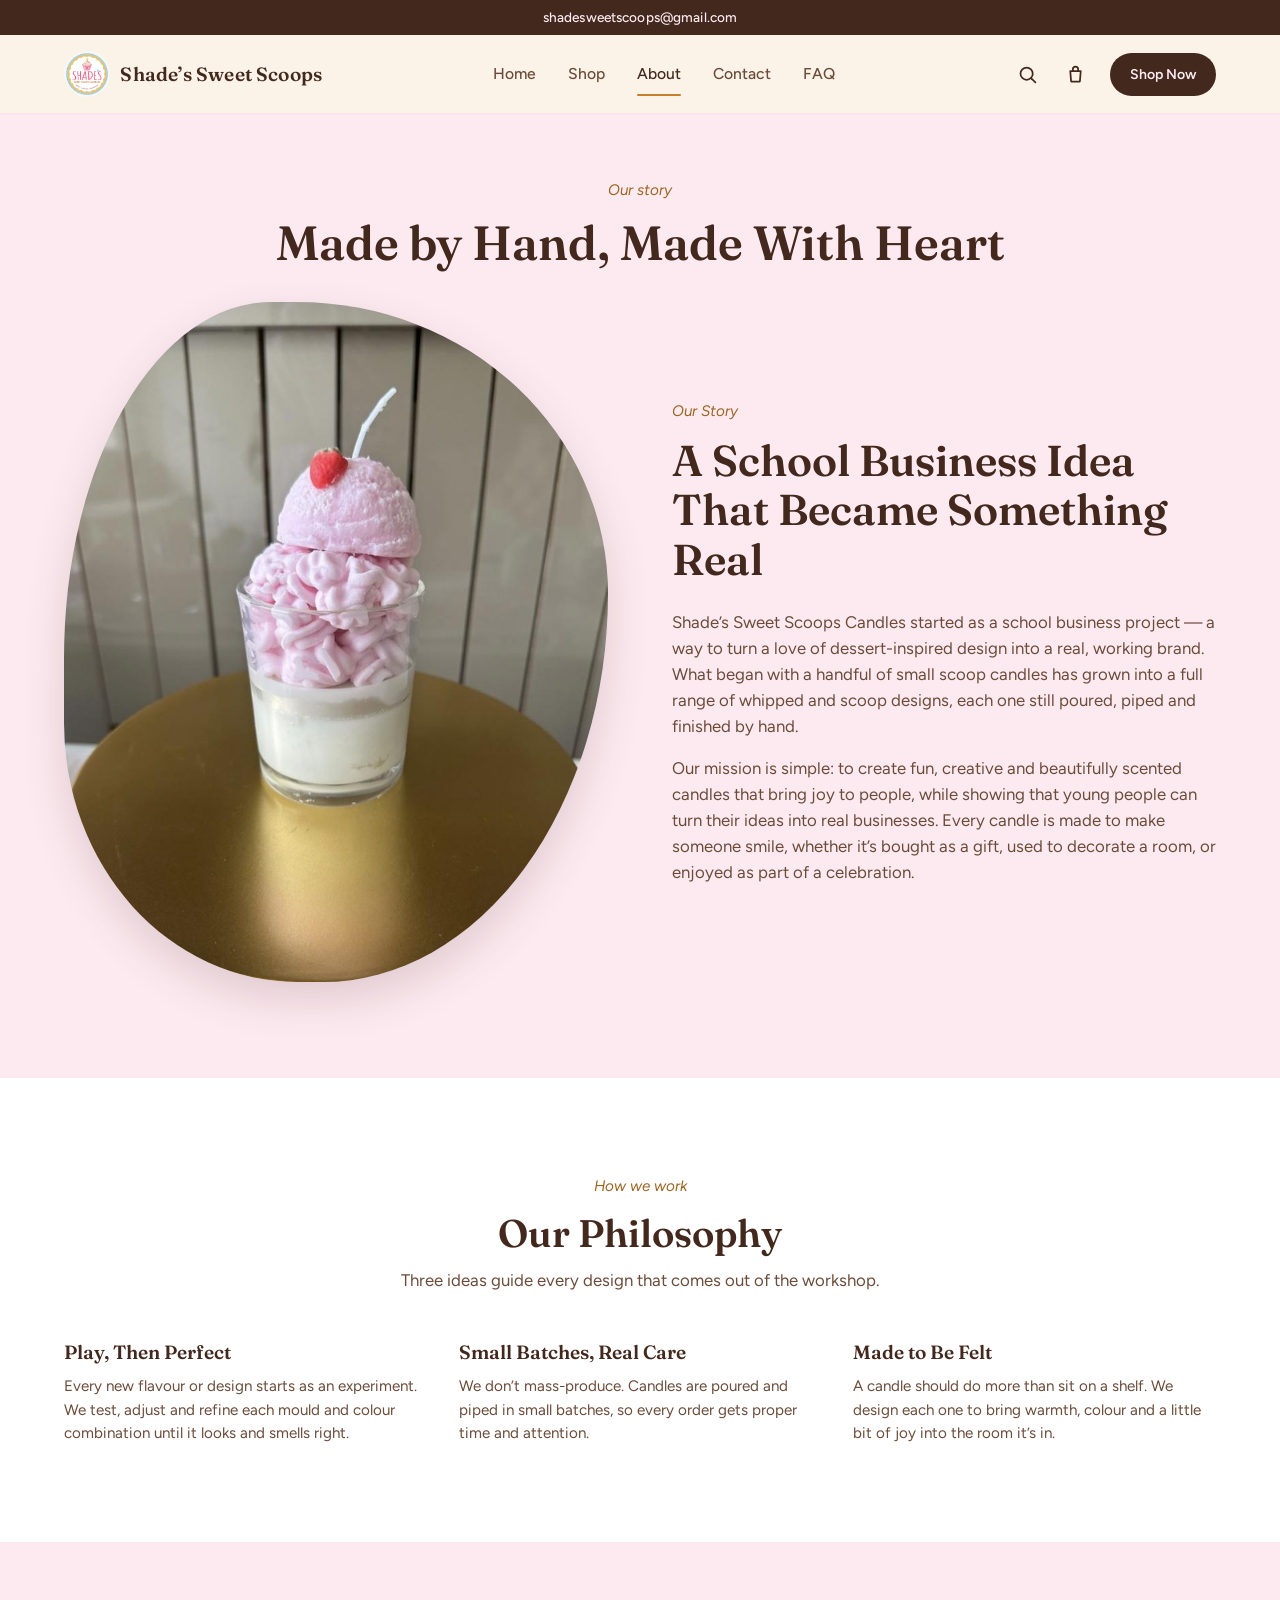
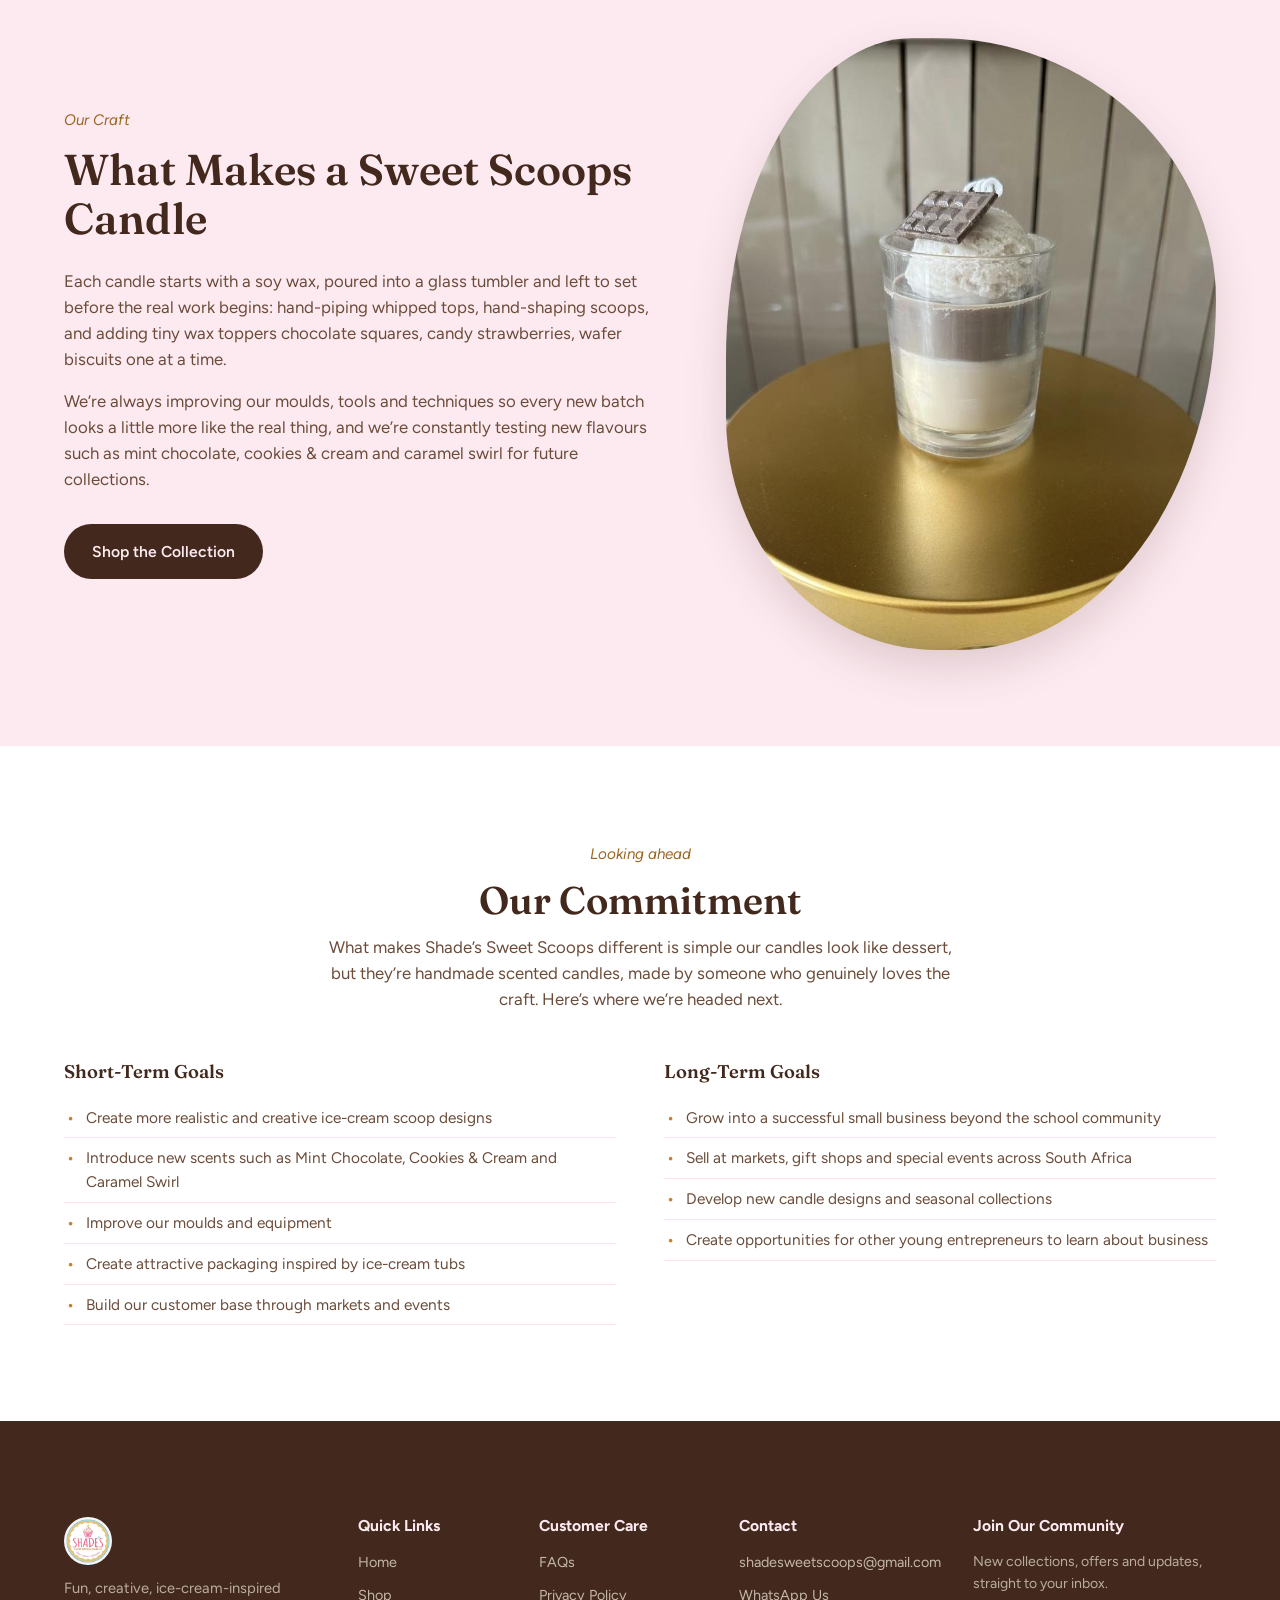
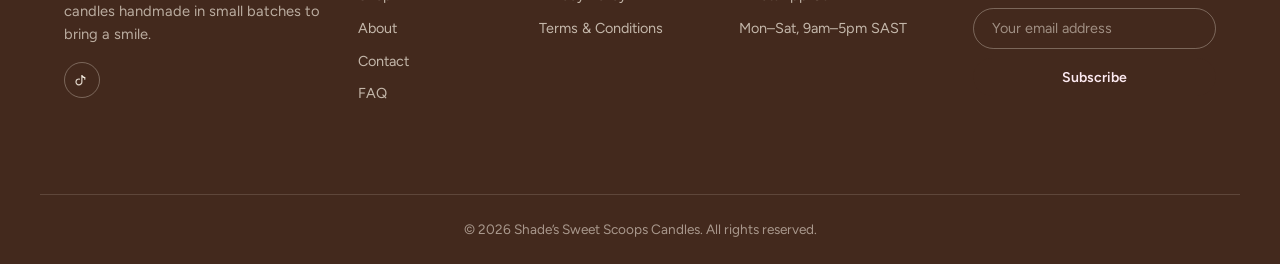
==== about.html @ bdb1676e "Add files via upload" ====
<!DOCTYPE html>
<html lang="en">
<head>
<meta charset="UTF-8">
<meta name="viewport" content="width=device-width, initial-scale=1.0">
<title>About — Shade's Sweet Scoops Candles</title>
<meta name="description" content="The story behind Shade's Sweet Scoops Candles — a young South African candle brand handcrafting ice-cream-inspired candles in small batches.">
<link rel="canonical" href="https://sweetscoopcandles.co.za/about.html" id="canonicalLink">
<meta property="og:type" content="website">
<meta property="og:site_name" content="Shade's Sweet Scoops Candles">
<meta property="og:title" content="About — Shade's Sweet Scoops Candles" id="ogTitle">
<meta property="og:description" content="The story behind Shade's Sweet Scoops Candles — a young South African candle brand handcrafting ice-cream-inspired candles in small batches." id="ogDescription">
<meta property="og:image" content="https://sweetscoopcandles.co.za/images/lifestyle/hero-whipped-scoop.jpg" id="ogImage">
<meta property="og:url" content="https://sweetscoopcandles.co.za/about.html" id="ogUrl">
<meta property="og:locale" content="en_ZA">
<meta name="twitter:card" content="summary_large_image">
<meta name="twitter:title" content="About — Shade's Sweet Scoops Candles" id="twitterTitle">
<meta name="twitter:description" content="The story behind Shade's Sweet Scoops Candles — a young South African candle brand handcrafting ice-cream-inspired candles in small batches." id="twitterDescription">
<meta name="twitter:image" content="https://sweetscoopcandles.co.za/images/lifestyle/hero-whipped-scoop.jpg" id="twitterImage">
<link rel="icon" href="images/logo.jpg">
<link rel="stylesheet" href="css/style.css">
</head>
<body data-page="about">
<a href="#main" class="skip-link">Skip to content</a>

<header class="site-header">
  <div class="header-topbar">
    <div class="container header-topbar-inner">
      <a href="mailto:shadesweetscoops@gmail.com" data-email-link class="header-email">
        <svg viewBox="0 0 24 24" fill="none" stroke="currentColor" stroke-width="1.8" stroke-linecap="round" stroke-linejoin="round"><rect x="3" y="5" width="18" height="14" rx="2"/><path d="m3 7 9 6 9-6"/></svg>
        shadesweetscoops@gmail.com
      </a>
    </div>
  </div>
  <div class="container header-inner">
    <a href="index.html" class="brand">
      <img src="images/logo.jpg" alt="Shade's Sweet Scoops Candles logo" class="brand-logo" width="46" height="46">
      <span class="brand-name">Shade&rsquo;s Sweet Scoops</span>
    </a>
    <nav class="main-nav" aria-label="Primary">
      <a href="index.html" class="nav-link" data-nav="home">Home</a>
      <a href="shop.html" class="nav-link" data-nav="shop">Shop</a>
      <a href="about.html" class="nav-link" data-nav="about">About</a>
      <a href="contact.html" class="nav-link" data-nav="contact">Contact</a>
      <a href="faq.html" class="nav-link" data-nav="faq">FAQ</a>
    </nav>
    <div class="header-actions">
      <button class="icon-btn" id="searchToggle" aria-label="Search products" aria-expanded="false">
        <svg viewBox="0 0 24 24" fill="none" stroke="currentColor" stroke-width="2" stroke-linecap="round"><circle cx="11" cy="11" r="7"/><line x1="21" y1="21" x2="16.65" y2="16.65"/></svg>
      </button>
      <a href="enquiry.html" class="icon-btn" aria-label="Enquiry Bag">
        <svg viewBox="0 0 24 24" fill="none" stroke="currentColor" stroke-width="2" stroke-linecap="round" stroke-linejoin="round"><path d="M6 8h12l-1 12H7L6 8Z"/><path d="M9 8V6a3 3 0 0 1 6 0v2"/></svg>
        <span class="badge-count" data-bag-count style="display:none;">0</span>
      </a>
      <a href="shop.html" class="btn btn-primary btn-sm shop-now-btn">Shop Now</a>
      <button class="hamburger" id="hamburgerBtn" aria-label="Open menu" aria-expanded="false">
        <span></span><span></span><span></span>
      </button>
    </div>
  </div>
  <div class="search-panel" id="searchPanel">
    <div class="container search-panel-inner">
      <input type="search" id="headerSearchInput" placeholder="Search candles, flavours, gift sets…" aria-label="Search products">
      <button class="btn btn-primary btn-sm" id="headerSearchBtn">Search</button>
      <button class="icon-btn" id="searchClose" aria-label="Close search">
        <svg viewBox="0 0 24 24" fill="none" stroke="currentColor" stroke-width="2" stroke-linecap="round"><line x1="18" y1="6" x2="6" y2="18"/><line x1="6" y1="6" x2="18" y2="18"/></svg>
      </button>
    </div>
  </div>
  <nav class="mobile-nav" id="mobileNav" aria-label="Mobile">
    <a href="index.html" class="mobile-nav-link" data-nav="home">Home</a>
    <a href="shop.html" class="mobile-nav-link" data-nav="shop">Shop</a>
    <a href="about.html" class="mobile-nav-link" data-nav="about">About</a>
    <a href="contact.html" class="mobile-nav-link" data-nav="contact">Contact</a>
    <a href="faq.html" class="mobile-nav-link" data-nav="faq">FAQ</a>
    <a href="enquiry.html" class="mobile-nav-link" data-nav="enquiry">Enquiry Bag (<span data-bag-count>0</span>)</a>
    <a href="shop.html" class="btn btn-primary btn-block">Shop Now</a>
  </nav>
</header>

<main id="main">

  <section class="page-banner">
    <div class="container">
      <span class="eyebrow">Our story</span>
      <h1>Made by Hand, Made With Heart</h1>
    </div>
  </section>

  <section style="padding-top:0;">
    <div class="container about-hero">
      <img src="images/lifestyle/hero-whipped-scoop.jpg" alt="Vanilla strawberry whipped and scoop candle" width="600" height="727">
      <div>
        <span class="eyebrow">Our Story</span>
        <h2 style="font-size:clamp(1.9rem,3.4vw,2.7rem);margin-bottom:var(--sp-4);">A School Business Idea That Became Something Real</h2>
        <p style="color:var(--choc-soft);margin-bottom:var(--sp-3);font-size:1.05rem;">Shade&rsquo;s Sweet Scoops Candles started as a school business project — a way to turn a love of dessert-inspired design into a real, working brand. What began with a handful of small scoop candles has grown into a full range of whipped and scoop designs, each one still poured, piped and finished by hand.</p>
        <p style="color:var(--choc-soft);font-size:1.05rem;">Our mission is simple: to create fun, creative and beautifully scented candles that bring joy to people, while showing that young people can turn their ideas into real businesses. Every candle is made to make someone smile, whether it&rsquo;s bought as a gift, used to decorate a room, or enjoyed as part of a celebration.</p>
      </div>
    </div>
  </section>

  <section class="section-alt">
    <div class="container">
      <div class="section-head centered">
        <span class="eyebrow">How we work</span>
        <h2>Our Philosophy</h2>
        <p>Three ideas guide every design that comes out of the workshop.</p>
      </div>
      <div class="philosophy-grid">
        <div class="philosophy-card">
          <h3>Play, Then Perfect</h3>
          <p>Every new flavour or design starts as an experiment. We test, adjust and refine each mould and colour combination until it looks and smells right.</p>
        </div>
        <div class="philosophy-card">
          <h3>Small Batches, Real Care</h3>
          <p>We don&rsquo;t mass-produce. Candles are poured and piped in small batches, so every order gets proper time and attention.</p>
        </div>
        <div class="philosophy-card">
          <h3>Made to Be Felt</h3>
          <p>A candle should do more than sit on a shelf. We design each one to bring warmth, colour and a little bit of joy into the room it&rsquo;s in.</p>
        </div>
      </div>
    </div>
  </section>

  <section>
    <div class="container editorial reverse">
      <div class="editorial-media">
        <img src="images/products/scoop-decorated-chocolate.jpg" alt="Chocolate scoop decorated candle" width="600" height="750">
      </div>
      <div class="editorial-copy">
        <span class="eyebrow">Our Craft</span>
        <h2>What Makes a Sweet Scoops Candle</h2>
        <p>Each candle starts with a soy wax, poured into a glass tumbler and left to set before the real work begins: hand-piping whipped tops, hand-shaping scoops, and adding tiny wax toppers  chocolate squares, candy strawberries, wafer biscuits one at a time.</p>
        <p>We&rsquo;re always improving our moulds, tools and techniques so every new batch looks a little more like the real thing, and we&rsquo;re constantly testing new flavours such as mint chocolate, cookies &amp; cream and caramel swirl for future collections.</p>
        <a href="shop.html" class="btn btn-primary">Shop the Collection</a>
      </div>
    </div>
  </section>

  <section class="section-alt">
    <div class="container">
      <div class="section-head centered">
        <span class="eyebrow">Looking ahead</span>
        <h2>Our Commitment</h2>
        <p>What makes Shade&rsquo;s Sweet Scoops different is simple our candles look like dessert, but they&rsquo;re handmade scented candles, made by someone who genuinely loves the craft. Here&rsquo;s where we&rsquo;re headed next.</p>
      </div>
      <div class="goals-columns">
        <div>
          <h3>Short-Term Goals</h3>
          <ul>
            <li>Create more realistic and creative ice-cream scoop designs</li>
            <li>Introduce new scents such as Mint Chocolate, Cookies &amp; Cream and Caramel Swirl</li>
            <li>Improve our moulds and equipment</li>
            <li>Create attractive packaging inspired by ice-cream tubs</li>
            <li>Build our customer base through markets and events</li>
          </ul>
        </div>
        <div>
          <h3>Long-Term Goals</h3>
          <ul>
            <li>Grow into a successful small business beyond the school community</li>
            <li>Sell at markets, gift shops and special events across South Africa</li>
            <li>Develop new candle designs and seasonal collections</li>
            <li>Create opportunities for other young entrepreneurs to learn about business</li>
          </ul>
        </div>
      </div>
    </div>
  </section>

</main>

<footer class="site-footer">
  <div class="container footer-grid">
    <div class="footer-brand">
      <img src="images/logo.jpg" alt="Shade's Sweet Scoops Candles logo" class="footer-logo" width="48" height="48">
      <p>Fun, creative, ice-cream-inspired candles handmade in small batches to bring a smile.</p>
      <div class="social-links">
        <a href="#" aria-label="TikTok" data-tiktok-link>
          <svg viewBox="0 0 24 24" fill="none" stroke="currentColor" stroke-width="1.8" stroke-linecap="round" stroke-linejoin="round"><path d="M16 8.3c-1.9-.1-3.4-1.1-4.2-2.7v9.3a4.4 4.4 0 1 1-3.7-4.35"/><path d="M12 5.6c.7 1.6 2.3 2.7 4.2 2.7v2.4"/></svg>
        </a>
      </div>
    </div>
    <div class="footer-col">
      <h3>Quick Links</h3>
      <a href="index.html">Home</a>
      <a href="shop.html">Shop</a>
      <a href="about.html">About</a>
      <a href="contact.html">Contact</a>
      <a href="faq.html">FAQ</a>
    </div>
    <div class="footer-col">
      <h3>Customer Care</h3>
      <a href="faq.html">FAQs</a>
      <a href="privacy.html">Privacy Policy</a>
      <a href="terms.html">Terms &amp; Conditions</a>
    </div>
    <div class="footer-col">
      <h3>Contact</h3>
      <a href="mailto:shadesweetscoops@gmail.com" data-email-link>shadesweetscoops@gmail.com</a>
      <a href="#" data-whatsapp-link data-whatsapp-message="Hi! I'd like to get in touch.">WhatsApp Us</a>
      <span>Mon&ndash;Sat, 9am&ndash;5pm SAST</span>
    </div>
    <div class="footer-col footer-newsletter">
      <h3>Join Our Community</h3>
      <p style="font-size:0.88rem;color:rgba(251,243,231,0.65);margin-bottom:0.8rem;">New collections, offers and updates, straight to your inbox.</p>
      <form class="footer-newsletter-form" id="footerNewsletterForm" novalidate>
        <input type="email" placeholder="Your email address" aria-label="Email address" required>
        <button type="submit" class="btn btn-primary btn-sm">Subscribe</button>
      </form>
      <p class="form-msg" id="footerNewsletterMsg"></p>
    </div>
  </div>
  <div class="footer-bottom container">
    <p>&copy; <span id="footerYear">2026</span> Shade&rsquo;s Sweet Scoops Candles. All rights reserved.</p>
  </div>
</footer>

<script src="js/products.js"></script>
<script src="js/main.js"></script>
</body>
</html>
---- css/style.css ----
/* =================================================================
   Shade's Sweet Scoops Candles — Stylesheet
   Type: Fraunces (display/headings) + Figtree (body/UI)
   ================================================================= */

@import url('https://fonts.googleapis.com/css2?family=Fraunces:opsz,wght@9..144,400;9..144,500;9..144,600;9..144,700&family=Figtree:wght@400;500;600;700&display=swap');

:root{
  /* ---- Color tokens ---- */
  --cream:        #FDEAF1;
  --cream-deep:   #FBD8E7;
  --paper:        #FFFFFF;
  --choc:         #43291D;
  --choc-soft:    #6B4C3A;
  --caramel:      #C4802E;
  --caramel-dark: #9C6521;
  --strawberry:   #EF84A0;
  --strawberry-dark: #C23D63;
  --bubblegum:    #7FCBD3;
  --bubblegum-dark: #4FA6AF;
  --sunshine:     #FFCE54;
  --sunshine-dark: #E0A912;
  --grape:        #C9A0DC;
  --grape-dark:   #A46FC0;
  --line:         #F4C7DC;
  --line-soft:    #FCE3EF;
  --error:        #B3423A;
  --success:      #4C7A5A;

  /* ---- Type ---- */
  --font-display: 'Fraunces', Georgia, serif;
  --font-body: 'Figtree', -apple-system, BlinkMacSystemFont, 'Segoe UI', sans-serif;

  /* ---- Spacing scale (8px base) ---- */
  --sp-1: 0.5rem;
  --sp-2: 0.75rem;
  --sp-3: 1rem;
  --sp-4: 1.5rem;
  --sp-5: 2rem;
  --sp-6: 3rem;
  --sp-7: 4rem;
  --sp-8: 6rem;
  --sp-9: 8rem;

  --radius-scoop: 40% 60% 55% 45% / 55% 45% 60% 40%;
  --radius-sm: 10px;
  --radius-md: 16px;
  --shadow-soft: 0 12px 32px rgba(67, 41, 29, 0.10);
  --shadow-lift: 0 18px 44px rgba(67, 41, 29, 0.16);
  --container-w: 1200px;
}

/* ---- Reset ---- */
*, *::before, *::after{ box-sizing: border-box; }
html{ scroll-behavior: smooth; }
body{
  margin: 0;
  font-family: var(--font-body);
  color: var(--choc);
  background: var(--cream);
  -webkit-font-smoothing: antialiased;
  line-height: 1.55;
}
img{ max-width: 100%; display: block; }
a{ color: inherit; text-decoration: none; }
button{ font-family: inherit; cursor: pointer; }
input, select, textarea{ font-family: inherit; font-size: 1rem; }
ul{ list-style: none; margin: 0; padding: 0; }
h1,h2,h3,h4{ font-family: var(--font-display); font-weight: 600; line-height: 1.15; margin: 0; color: var(--choc); }
p{ margin: 0; }
:focus-visible{ outline: 2px solid var(--caramel-dark); outline-offset: 3px; }
@media (prefers-reduced-motion: reduce){
  html{ scroll-behavior: auto; }
  *{ animation-duration: 0.01ms !important; transition-duration: 0.01ms !important; }
}

.container{ max-width: var(--container-w); margin: 0 auto; padding: 0 var(--sp-4); }
@media (max-width: 640px){ .container{ padding: 0 var(--sp-3); } }

section{ padding: var(--sp-8) 0; }
@media (max-width: 780px){ section{ padding: var(--sp-6) 0; } }

.section-alt{ background: var(--paper); }

.eyebrow{
  display: inline-block;
  font-family: var(--font-body);
  font-size: 0.95rem;
  color: var(--caramel-dark);
  font-style: italic;
  margin-bottom: var(--sp-2);
}
.section-head{
  max-width: 640px;
  margin: 0 0 var(--sp-6);
}
.section-head h2{ font-size: clamp(1.8rem, 3vw, 2.5rem); }
.section-head p{ margin-top: var(--sp-2); color: var(--choc-soft); font-size: 1.05rem; }
.section-head.centered{ margin-left: auto; margin-right: auto; text-align: center; }

/* ---- Buttons ---- */
.btn{
  display: inline-flex;
  align-items: center;
  justify-content: center;
  gap: 0.5rem;
  padding: 0.9rem 1.7rem;
  border-radius: 999px;
  font-size: 0.98rem;
  font-weight: 600;
  border: 1.5px solid transparent;
  transition: transform 0.15s ease, background 0.15s ease, border-color 0.15s ease, color 0.15s ease;
  white-space: nowrap;
}
.btn:hover{ transform: translateY(-2px); }
.btn:active{ transform: translateY(0); }
.btn-primary{ background: var(--choc); color: var(--cream); }
.btn-primary:hover{ background: var(--caramel-dark); }
.btn-secondary{ background: transparent; color: var(--choc); border-color: var(--choc); }
.btn-secondary:hover{ background: var(--choc); color: var(--cream); }
.btn-whatsapp{ background: #3F7A5C; color: #fff; }
.btn-whatsapp:hover{ background: #33654B; }
.btn-outline-light{ background: transparent; color: var(--cream); border-color: rgba(251,243,231,0.7); }
.btn-outline-light:hover{ background: var(--cream); color: var(--choc); }
.btn-block{ width: 100%; }
.btn-sm{ padding: 0.6rem 1.2rem; font-size: 0.88rem; }
.btn:disabled{ opacity: 0.5; cursor: not-allowed; transform: none; }

/* ---- Icon buttons ---- */
.icon-btn{
  display: inline-flex;
  align-items: center;
  justify-content: center;
  width: 42px;
  height: 42px;
  border-radius: 50%;
  background: transparent;
  border: none;
  color: var(--choc);
  position: relative;
  transition: background 0.15s ease;
}
.icon-btn:hover{ background: var(--cream-deep); }
.icon-btn svg{ width: 21px; height: 21px; }

.badge-count{
  position: absolute;
  top: 2px;
  right: 2px;
  min-width: 18px;
  height: 18px;
  padding: 0 4px;
  border-radius: 999px;
  background: var(--caramel);
  color: #fff;
  font-size: 0.65rem;
  font-weight: 700;
  display: flex;
  align-items: center;
  justify-content: center;
  font-family: var(--font-body);
}

/* =================================================================
   HEADER
   ================================================================= */
.site-header{
  position: sticky;
  top: 0;
  z-index: 100;
  background: rgba(251,243,231,0.92);
  backdrop-filter: blur(10px);
  border-bottom: 1px solid var(--line-soft);
}
.header-topbar{
  background: var(--choc);
  color: var(--cream);
}
.header-topbar-inner{
  display: flex;
  align-items: center;
  justify-content: center;
  padding: 0.45rem var(--sp-4);
}
.header-email{
  display: inline-flex;
  align-items: center;
  gap: 0.4rem;
  color: var(--cream);
  font-size: 0.85rem;
  font-weight: 500;
  letter-spacing: 0.01em;
}
.header-email:hover{ color: var(--strawberry); }
.header-email svg{ width: 15px; height: 15px; flex-shrink: 0; }
@media (max-width: 480px){
  .header-topbar-inner{ padding: 0.35rem var(--sp-3); }
  .header-email{ font-size: 0.76rem; gap: 0.3rem; }
  .header-email svg{ width: 13px; height: 13px; }
}
.header-inner{
  display: flex;
  align-items: center;
  justify-content: space-between;
  gap: var(--sp-4);
  height: 78px;
}
.brand{ display: flex; align-items: center; gap: 0.65rem; min-width: 0; flex-shrink: 1; }
.brand-logo{ width: 46px; height: 46px; border-radius: 50%; object-fit: cover; flex-shrink: 0; }
.brand-name{
  font-family: var(--font-display);
  font-size: 1.2rem;
  font-weight: 600;
  letter-spacing: 0.01em;
  white-space: nowrap;
  overflow: hidden;
  text-overflow: ellipsis;
  min-width: 0;
}
.main-nav{ display: flex; align-items: center; gap: var(--sp-5); }
.nav-link{
  font-size: 0.98rem;
  font-weight: 500;
  color: var(--choc-soft);
  position: relative;
  padding: 6px 0;
}
.nav-link:hover{ color: var(--choc); }
.nav-link.active{ color: var(--choc); }
.nav-link.active::after{
  content: "";
  position: absolute;
  left: 0; right: 0; bottom: -3px;
  height: 2px;
  background: var(--caramel);
  border-radius: 2px;
}
.header-actions{ display: flex; align-items: center; gap: 0.4rem; flex-shrink: 0; }
.shop-now-btn{ margin-left: 0.4rem; }
.hamburger{
  display: none;
  flex-direction: column;
  justify-content: center;
  gap: 5px;
  width: 42px;
  height: 42px;
  background: transparent;
  border: none;
  border-radius: 50%;
}
.hamburger:hover{ background: var(--cream-deep); }
.hamburger span{
  display: block;
  width: 20px;
  height: 2px;
  background: var(--choc);
  margin: 0 auto;
  transition: transform 0.2s ease, opacity 0.2s ease;
}
.hamburger.is-open span:nth-child(1){ transform: translateY(7px) rotate(45deg); }
.hamburger.is-open span:nth-child(2){ opacity: 0; }
.hamburger.is-open span:nth-child(3){ transform: translateY(-7px) rotate(-45deg); }

.search-panel{
  max-height: 0;
  overflow: hidden;
  background: var(--paper);
  border-bottom: 1px solid var(--line-soft);
  transition: max-height 0.25s ease;
}
.search-panel.is-open{ max-height: 100px; }
.search-panel-inner{
  display: flex;
  align-items: center;
  gap: var(--sp-2);
  padding: var(--sp-3) var(--sp-4);
}
.search-panel-inner input{
  flex: 1;
  border: 1.5px solid var(--line);
  border-radius: 999px;
  padding: 0.7rem 1.2rem;
  background: var(--cream);
}
.search-panel-inner input:focus{ border-color: var(--caramel); }

.mobile-nav{
  display: none;
  flex-direction: column;
  background: var(--paper);
  border-bottom: 1px solid var(--line-soft);
  padding: var(--sp-2) var(--sp-4) var(--sp-4);
}
.mobile-nav.is-open{ display: flex; }
.mobile-nav-link{
  padding: 0.85rem 0.2rem;
  border-bottom: 1px solid var(--line-soft);
  font-weight: 500;
  font-size: 1.02rem;
  color: var(--choc-soft);
}
.mobile-nav-link.active{ color: var(--caramel-dark); }
.mobile-nav .btn{ margin-top: var(--sp-3); }

@media (max-width: 900px){
  .main-nav{ display: none; }
  .shop-now-btn{ display: none; }
  .hamburger{ display: flex; }
}

@media (max-width: 480px){
  .header-inner{ height: 66px; }
  .brand-logo{ width: 36px; height: 36px; }
  .brand-name{ font-size: 1rem; }
  .header-actions{ gap: 0.1rem; }
  .icon-btn{ width: 38px; height: 38px; }
  .icon-btn svg{ width: 19px; height: 19px; }
  .hamburger{ width: 38px; height: 38px; }
}

/* =================================================================
   HERO
   ================================================================= */
.hero{
  padding: var(--sp-7) 0 var(--sp-8);
  overflow: hidden;
}
.hero-inner{
  display: grid;
  grid-template-columns: 1fr 1fr;
  align-items: center;
  gap: var(--sp-7);
}
.hero-copy .eyebrow{ display: block; }
.hero-copy h1{
  font-size: clamp(2.6rem, 5vw, 3.9rem);
  letter-spacing: -0.01em;
  margin-bottom: var(--sp-4);
}
.hero-copy p{
  font-size: 1.12rem;
  color: var(--choc-soft);
  max-width: 46ch;
  margin-bottom: var(--sp-5);
}
.hero-actions{ display: flex; gap: var(--sp-3); flex-wrap: wrap; }
.hero-media{
  position: relative;
  display: flex;
  align-items: center;
  justify-content: center;
}
.hero-media::before{
  content: "";
  position: absolute;
  inset: -6% -6%;
  background: var(--strawberry);
  opacity: 0.16;
  border-radius: var(--radius-scoop);
  z-index: 0;
}
.hero-media img{
  position: relative;
  z-index: 1;
  border-radius: var(--radius-scoop);
  width: 100%;
  height: auto;
  max-width: 460px;
  aspect-ratio: 4/5;
  object-fit: cover;
  box-shadow: var(--shadow-lift);
}
@media (max-width: 900px){
  .hero-inner{ grid-template-columns: 1fr; gap: var(--sp-6); }
  .hero-media{ order: -1; }
  .hero-media img{ max-width: 320px; margin: 0 auto; }
}

/* Scalloped divider — signature motif echoing the logo badge edge */
.scallop-divider{
  width: 100%;
  height: 34px;
  display: block;
}
.scallop-divider svg{ width: 100%; height: 100%; display: block; }

/* =================================================================
   COLLECTION / CATEGORY CARDS
   ================================================================= */
.collection-grid{
  display: grid;
  grid-template-columns: repeat(4, 1fr);
  gap: var(--sp-4);
}
.collection-card{
  background: var(--paper);
  border-radius: var(--radius-md);
  overflow: hidden;
  box-shadow: var(--shadow-soft);
  display: flex;
  flex-direction: column;
  transition: transform 0.2s ease, box-shadow 0.2s ease;
}
.collection-card:hover{ transform: translateY(-4px); box-shadow: var(--shadow-lift); }
.collection-card-media{
  aspect-ratio: 5/4;
  overflow: hidden;
  background: var(--cream-deep);
}
.collection-card-media img{ width: 100%; height: 100%; object-fit: cover; }
.collection-card-body{ padding: var(--sp-4); display: flex; flex-direction: column; gap: 0.4rem; flex: 1; }
.collection-card-body h3{ font-size: 1.15rem; }
.collection-card-body p{ color: var(--choc-soft); font-size: 0.94rem; flex: 1; }
.collection-card-body .btn{ align-self: flex-start; margin-top: var(--sp-2); }

@media (max-width: 980px){ .collection-grid{ grid-template-columns: repeat(2, 1fr); } }
@media (max-width: 560px){ .collection-grid{ grid-template-columns: 1fr; } }

/* =================================================================
   PRODUCT CARDS / GRID
   ================================================================= */
.product-grid{
  display: grid;
  grid-template-columns: repeat(3, 1fr);
  gap: var(--sp-5);
}
.product-card{
  background: var(--paper);
  border-radius: var(--radius-md);
  overflow: hidden;
  box-shadow: var(--shadow-soft);
  display: flex;
  flex-direction: column;
  transition: transform 0.2s ease, box-shadow 0.2s ease;
}
.product-card:hover{ transform: translateY(-4px); box-shadow: var(--shadow-lift); }
.product-card-media{
  position: relative;
  aspect-ratio: 4/5;
  overflow: hidden;
  background: var(--cream-deep);
}
.product-card-media img{ width: 100%; height: 100%; object-fit: cover; }
.product-tag{
  position: absolute;
  top: 12px;
  left: 12px;
  background: var(--choc);
  color: var(--cream);
  font-size: 0.72rem;
  font-weight: 700;
  letter-spacing: 0.03em;
  padding: 0.32rem 0.7rem;
  border-radius: 999px;
}
.product-card-body{ padding: var(--sp-4); display: flex; flex-direction: column; gap: 0.35rem; flex: 1; }
.product-card-body h3{ font-size: 1.08rem; }
.product-flavor{ color: var(--caramel-dark); font-size: 0.85rem; font-weight: 600; }
.product-desc{ color: var(--choc-soft); font-size: 0.92rem; flex: 1; margin: 0.2rem 0 0.4rem; }
.product-meta-row{ display: flex; align-items: center; justify-content: space-between; margin-bottom: 0.6rem; }
.product-price{ font-family: var(--font-display); font-size: 1.28rem; font-weight: 600; }
.product-availability{ font-size: 0.8rem; color: var(--success); font-weight: 600; }
.product-card-actions{ display: flex; gap: 0.6rem; }
.product-card-actions .btn{ flex: 1; padding-left: 0.8rem; padding-right: 0.8rem; }

@media (max-width: 980px){ .product-grid{ grid-template-columns: repeat(2, 1fr); } }
@media (max-width: 620px){ .product-grid{ grid-template-columns: 1fr; } }

/* =================================================================
   BRAND STORY / EDITORIAL
   ================================================================= */
.editorial{
  display: grid;
  grid-template-columns: 0.9fr 1.1fr;
  gap: var(--sp-7);
  align-items: center;
}
.editorial-media img{
  border-radius: var(--radius-scoop);
  width: 100%;
  height: auto;
  aspect-ratio: 4/5;
  object-fit: cover;
  box-shadow: var(--shadow-lift);
}
.editorial-copy h2{ font-size: clamp(1.9rem, 3.4vw, 2.7rem); margin-bottom: var(--sp-4); }
.editorial-copy p{ color: var(--choc-soft); margin-bottom: var(--sp-3); font-size: 1.05rem; }
.editorial-copy .btn{ margin-top: var(--sp-3); }
.editorial.reverse{ grid-template-columns: 1.1fr 0.9fr; }
.editorial.reverse .editorial-media{ order: 2; }
@media (max-width: 900px){
  .editorial, .editorial.reverse{ grid-template-columns: 1fr; }
  .editorial.reverse .editorial-media{ order: -1; }
  .editorial-media img{ max-width: 360px; margin: 0 auto; }
}

/* =================================================================
   WHY CHOOSE US
   ================================================================= */
.benefits-grid{
  display: grid;
  grid-template-columns: repeat(4, 1fr);
  gap: var(--sp-5);
}
.benefit{ text-align: center; }
.benefit-icon{
  width: 62px; height: 62px;
  margin: 0 auto var(--sp-3);
  border-radius: 50%;
  background: var(--cream-deep);
  display: flex; align-items: center; justify-content: center;
  color: var(--caramel-dark);
}
.benefit-icon svg{ width: 28px; height: 28px; }
.benefit:nth-child(1) .benefit-icon{ background: #FCDCE9; color: var(--strawberry-dark); }
.benefit:nth-child(2) .benefit-icon{ background: #DBF2F3; color: var(--bubblegum-dark); }
.benefit:nth-child(3) .benefit-icon{ background: #FFF1CF; color: var(--sunshine-dark); }
.benefit:nth-child(4) .benefit-icon{ background: #F1E3F7; color: var(--grape-dark); }
.benefit h3{ font-size: 1.05rem; margin-bottom: 0.3rem; }
.benefit p{ color: var(--choc-soft); font-size: 0.92rem; }
@media (max-width: 900px){ .benefits-grid{ grid-template-columns: repeat(2, 1fr); } }
@media (max-width: 520px){ .benefits-grid{ grid-template-columns: 1fr; } }

/* =================================================================
   SOCIAL / GALLERY
   ================================================================= */
.social-section{ background: var(--choc); color: var(--cream); }
.social-head{ text-align: center; max-width: 560px; margin: 0 auto var(--sp-6); }
.social-head .eyebrow{ color: var(--strawberry); }
.social-head h2{ color: var(--cream); }
.social-head p{ color: rgba(251,243,231,0.78); margin-top: var(--sp-2); }
.social-handle{
  display: inline-block;
  margin-top: var(--sp-3);
  font-weight: 700;
  color: var(--cream);
  border: 1.5px solid rgba(251,243,231,0.4);
  padding: 0.4rem 1rem;
  border-radius: 999px;
  font-size: 0.95rem;
}
.social-gallery{
  display: grid;
  grid-template-columns: repeat(4, 1fr);
  gap: var(--sp-3);
  margin-bottom: var(--sp-5);
}
.social-gallery img{
  width: 100%;
  height: auto;
  aspect-ratio: 1/1;
  object-fit: cover;
  border-radius: var(--radius-sm);
}
.social-section .btn-outline-light{ display: block; width: fit-content; margin: 0 auto; }
@media (max-width: 780px){ .social-gallery{ grid-template-columns: repeat(2, 1fr); } }

/* =================================================================
   NEWSLETTER
   ================================================================= */
.newsletter{
  background: var(--cream-deep);
  border-radius: var(--radius-md);
  padding: var(--sp-7) var(--sp-6);
  text-align: center;
}
.newsletter h2{ font-size: clamp(1.7rem, 3vw, 2.3rem); }
.newsletter p{ color: var(--choc-soft); margin: var(--sp-2) auto var(--sp-5); max-width: 46ch; }
.newsletter-form{
  display: flex;
  gap: 0.7rem;
  max-width: 460px;
  margin: 0 auto;
  flex-wrap: wrap;
  justify-content: center;
}
.newsletter-form input{
  flex: 1;
  min-width: 220px;
  border: 1.5px solid var(--line);
  border-radius: 999px;
  padding: 0.85rem 1.3rem;
  background: var(--paper);
}
.newsletter-form input:focus{ border-color: var(--caramel); }
.form-msg{ margin-top: var(--sp-3); font-size: 0.9rem; font-weight: 600; min-height: 1.2em; }
.form-msg.success{ color: var(--success); }
.form-msg.error{ color: var(--error); }

/* =================================================================
   FOOTER
   ================================================================= */
.site-footer{
  background: var(--choc);
  color: rgba(251,243,231,0.85);
  padding-top: var(--sp-8);
}
.footer-grid{
  display: grid;
  grid-template-columns: 1.4fr 0.8fr 0.9fr 0.9fr 1.3fr;
  gap: var(--sp-5);
  padding-bottom: var(--sp-7);
  border-bottom: 1px solid rgba(251,243,231,0.14);
}
.footer-logo{ width: 48px; height: 48px; border-radius: 50%; margin-bottom: var(--sp-2); }
.footer-brand p{ font-size: 0.92rem; margin: var(--sp-2) 0 var(--sp-3); color: rgba(251,243,231,0.65); max-width: 32ch; }
.footer-col h3{ color: var(--cream); font-size: 0.98rem; margin-bottom: var(--sp-3); font-family: var(--font-body); font-weight: 700; }
.footer-col a, .footer-col span{ display: block; font-size: 0.9rem; margin-bottom: 0.65rem; color: rgba(251,243,231,0.7); }
.footer-col a:hover{ color: var(--cream); }
.social-links{ display: flex; gap: 0.6rem; margin-top: 0.4rem; }
.social-links a{
  width: 36px; height: 36px;
  border-radius: 50%;
  border: 1px solid rgba(251,243,231,0.3);
  display: flex; align-items: center; justify-content: center;
}
.social-links a:hover{ background: rgba(251,243,231,0.12); }
.social-links svg{ width: 16px; height: 16px; }
.footer-newsletter-form{ display: flex; flex-direction: column; gap: 0.6rem; }
.footer-newsletter-form input{
  border: 1.5px solid rgba(251,243,231,0.3);
  background: transparent;
  color: var(--cream);
  border-radius: 999px;
  padding: 0.65rem 1.1rem;
  font-size: 0.9rem;
}
.footer-newsletter-form input::placeholder{ color: rgba(251,243,231,0.5); }
.footer-bottom{
  padding: var(--sp-4) 0;
  text-align: center;
  font-size: 0.85rem;
  color: rgba(251,243,231,0.55);
}
@media (max-width: 980px){
  .footer-grid{ grid-template-columns: repeat(2, 1fr); }
}
@media (max-width: 560px){
  .footer-grid{ grid-template-columns: 1fr; }
}

/* =================================================================
   PAGE HEADER BANNER (shop/about/contact/faq/enquiry/policy pages)
   ================================================================= */
.page-banner{
  padding: var(--sp-7) 0 var(--sp-5);
  text-align: center;
}
.page-banner .eyebrow{ display: block; }
.page-banner h1{ font-size: clamp(2.2rem, 4vw, 3rem); }
.page-banner p{ color: var(--choc-soft); max-width: 56ch; margin: var(--sp-3) auto 0; font-size: 1.05rem; }
.breadcrumb{ font-size: 0.85rem; color: var(--choc-soft); margin-bottom: var(--sp-2); }
.breadcrumb a:hover{ color: var(--caramel-dark); }

/* =================================================================
   SHOP PAGE
   ================================================================= */
.tier-strip{
  display: grid;
  grid-template-columns: repeat(5, 1fr);
  gap: var(--sp-3);
  margin-bottom: var(--sp-6);
}
.tier-chip{
  background: var(--paper);
  border: 1px solid var(--line);
  border-radius: var(--radius-sm);
  padding: var(--sp-3);
  text-align: center;
}
.tier-chip .tier-price{ font-family: var(--font-display); font-size: 1.2rem; font-weight: 600; color: var(--caramel-dark); }
.tier-chip .tier-name{ font-size: 0.82rem; color: var(--choc-soft); margin-top: 0.2rem; }
@media (max-width: 900px){ .tier-strip{ grid-template-columns: repeat(3, 1fr); } }
@media (max-width: 560px){ .tier-strip{ grid-template-columns: repeat(2, 1fr); } }

.shop-controls{
  display: flex;
  align-items: center;
  justify-content: space-between;
  gap: var(--sp-4);
  flex-wrap: wrap;
  margin-bottom: var(--sp-5);
}
.category-tabs{
  display: flex;
  gap: 0.5rem;
  flex-wrap: wrap;
}
.category-tab{
  padding: 0.55rem 1.1rem;
  border-radius: 999px;
  border: 1.5px solid var(--line);
  background: var(--paper);
  font-size: 0.9rem;
  font-weight: 600;
  color: var(--choc-soft);
  transition: all 0.15s ease;
}
.category-tab:hover{ border-color: var(--caramel); }
.category-tab.active{ background: var(--choc); border-color: var(--choc); color: var(--cream); }
.shop-tools{ display: flex; gap: 0.6rem; align-items: center; flex-wrap: wrap; }
.shop-search{
  border: 1.5px solid var(--line);
  border-radius: 999px;
  padding: 0.6rem 1.1rem;
  background: var(--paper);
  min-width: 220px;
}
.shop-search:focus{ border-color: var(--caramel); }
.shop-sort{
  border: 1.5px solid var(--line);
  border-radius: 999px;
  padding: 0.6rem 1.1rem;
  background: var(--paper);
  color: var(--choc);
}
.results-meta{ font-size: 0.9rem; color: var(--choc-soft); margin-bottom: var(--sp-3); }
.empty-state{
  text-align: center;
  padding: var(--sp-8) var(--sp-4);
  color: var(--choc-soft);
}
.empty-state h3{ margin-bottom: var(--sp-2); color: var(--choc); }
.empty-state .btn{ margin-top: var(--sp-4); }

.custom-panel{
  background: var(--paper);
  border-radius: var(--radius-md);
  padding: var(--sp-7);
  display: grid;
  grid-template-columns: 1fr 1fr;
  gap: var(--sp-6);
  align-items: center;
}
.custom-panel-list{ margin: var(--sp-3) 0 var(--sp-4); }
.custom-panel-list li{
  padding: 0.5rem 0;
  border-bottom: 1px solid var(--line-soft);
  color: var(--choc-soft);
  font-size: 0.95rem;
}
.custom-panel-actions{ display: flex; gap: 0.7rem; flex-wrap: wrap; }
@media (max-width: 780px){ .custom-panel{ grid-template-columns: 1fr; padding: var(--sp-5); } }

/* =================================================================
   PRODUCT DETAIL PAGE
   ================================================================= */
.product-detail{
  display: grid;
  grid-template-columns: 1fr 1fr;
  gap: var(--sp-7);
  align-items: flex-start;
}
.pd-gallery-main{
  border-radius: var(--radius-md);
  overflow: hidden;
  aspect-ratio: 4/5;
  background: var(--paper);
  box-shadow: var(--shadow-soft);
  margin-bottom: var(--sp-3);
}
.pd-gallery-main img{ width: 100%; height: 100%; object-fit: cover; }
.pd-gallery-thumbs{ display: flex; gap: 0.6rem; }
.pd-thumb{
  width: 76px; height: 76px;
  border-radius: var(--radius-sm);
  overflow: hidden;
  border: 2px solid transparent;
  background: var(--paper);
}
.pd-thumb.active{ border-color: var(--caramel); }
.pd-thumb img{ width: 100%; height: 100%; object-fit: cover; }

.pd-flavor{ color: var(--caramel-dark); font-weight: 700; font-size: 0.9rem; margin-bottom: 0.3rem; }
.pd-title{ font-size: clamp(1.8rem, 3vw, 2.4rem); margin-bottom: 0.5rem; }
.pd-price{ font-family: var(--font-display); font-size: 1.6rem; font-weight: 600; margin-bottom: var(--sp-1); }
.pd-availability{ color: var(--success); font-weight: 600; font-size: 0.9rem; margin-bottom: var(--sp-4); }
.pd-desc{ color: var(--choc-soft); margin-bottom: var(--sp-5); font-size: 1.03rem; }

.pd-specs{
  display: grid;
  grid-template-columns: 1fr 1fr;
  gap: var(--sp-3);
  margin-bottom: var(--sp-5);
  padding: var(--sp-4);
  background: var(--paper);
  border-radius: var(--radius-sm);
}
.pd-spec dt{ font-size: 0.78rem; text-transform: uppercase; letter-spacing: 0.04em; color: var(--choc-soft); margin-bottom: 0.2rem; }
.pd-spec dd{ margin: 0; font-weight: 600; font-size: 0.95rem; }

.qty-selector{
  display: inline-flex;
  align-items: center;
  border: 1.5px solid var(--line);
  border-radius: 999px;
  overflow: hidden;
}
.qty-selector button{
  width: 42px; height: 42px;
  background: var(--paper);
  border: none;
  font-size: 1.2rem;
  color: var(--choc);
}
.qty-selector button:hover{ background: var(--cream-deep); }
.qty-selector input{
  width: 46px;
  text-align: center;
  border: none;
  background: transparent;
  font-weight: 700;
  -moz-appearance: textfield;
}
.qty-selector input::-webkit-outer-spin-button,
.qty-selector input::-webkit-inner-spin-button{ -webkit-appearance: none; margin: 0; }

.pd-actions-row{ display: flex; align-items: center; gap: var(--sp-3); margin-bottom: var(--sp-3); flex-wrap: wrap; }
.pd-actions-row .btn{ flex: 1; min-width: 180px; }
.pd-secondary-actions{ display: flex; gap: 0.7rem; flex-wrap: wrap; }
.pd-note{ margin-top: var(--sp-5); padding: var(--sp-3) var(--sp-4); background: var(--cream-deep); border-radius: var(--radius-sm); font-size: 0.9rem; color: var(--choc-soft); }

@media (max-width: 900px){ .product-detail{ grid-template-columns: 1fr; } }
@media (max-width: 500px){ .pd-specs{ grid-template-columns: 1fr; } }

.related-heading{ margin-bottom: var(--sp-5); }

/* =================================================================
   FORMS (contact / enquiry)
   ================================================================= */
.form-card{
  background: var(--paper);
  border-radius: var(--radius-md);
  padding: var(--sp-6);
  box-shadow: var(--shadow-soft);
  min-width: 0;
}
.form-row{ margin-bottom: var(--sp-4); }
.form-row label{ display: block; font-weight: 600; font-size: 0.9rem; margin-bottom: 0.45rem; }
.form-row .required{ color: var(--strawberry-dark); }
.form-row input, .form-row select, .form-row textarea{
  width: 100%;
  border: 1.5px solid var(--line);
  border-radius: var(--radius-sm);
  padding: 0.8rem 1rem;
  background: var(--cream);
  color: var(--choc);
}
.form-row input:focus, .form-row select:focus, .form-row textarea:focus{ border-color: var(--caramel); background: var(--paper); }
.form-row textarea{ resize: vertical; min-height: 110px; }
.form-row.two-col{ display: grid; grid-template-columns: 1fr 1fr; gap: var(--sp-3); }
.field-error{ color: var(--error); font-size: 0.82rem; margin-top: 0.35rem; display: none; }
.form-row.has-error input, .form-row.has-error select, .form-row.has-error textarea{ border-color: var(--error); }
.form-row.has-error .field-error{ display: block; }
.form-actions{ display: flex; gap: 0.8rem; flex-wrap: wrap; margin-top: var(--sp-5); }
@media (max-width: 560px){ .form-row.two-col{ grid-template-columns: 1fr; } }

.contact-layout{
  display: grid;
  grid-template-columns: 1.3fr 0.9fr;
  gap: var(--sp-6);
  align-items: flex-start;
  min-width: 0;
}
.contact-info-card{
  background: var(--choc);
  color: var(--cream);
  border-radius: var(--radius-md);
  padding: var(--sp-6);
  min-width: 0;
}
.contact-info-card h3{ color: var(--cream); margin-bottom: var(--sp-4); font-size: 1.2rem; }
.contact-info-row{ display: flex; gap: 0.8rem; align-items: flex-start; margin-bottom: var(--sp-4); }
.contact-info-row svg{ width: 20px; height: 20px; flex-shrink: 0; margin-top: 2px; color: var(--strawberry); }
.contact-info-row div p{ margin: 0; font-size: 0.92rem; color: rgba(251,243,231,0.8); }
.contact-info-row div strong{ display: block; margin-bottom: 0.15rem; }
.contact-info-card .btn{ margin-top: var(--sp-2); }
@media (max-width: 900px){ .contact-layout{ grid-template-columns: 1fr; } }

/* =================================================================
   CUSTOM ORDERS SECTION (home + shop)
   ================================================================= */
.custom-grid{
  display: grid;
  grid-template-columns: repeat(3, 1fr);
  gap: var(--sp-3);
  margin: var(--sp-5) 0 var(--sp-6);
}
.custom-item{
  background: var(--paper);
  border-radius: var(--radius-sm);
  padding: var(--sp-4);
  text-align: center;
  font-weight: 600;
  font-size: 0.95rem;
  border: 1px solid var(--line-soft);
}
@media (max-width: 780px){ .custom-grid{ grid-template-columns: repeat(2, 1fr); } }
@media (max-width: 480px){ .custom-grid{ grid-template-columns: 1fr; } }

/* =================================================================
   FAQ ACCORDION
   ================================================================= */
.faq-list{ max-width: 780px; margin: 0 auto; }
.faq-item{
  border-bottom: 1px solid var(--line);
}
.faq-question{
  width: 100%;
  display: flex;
  align-items: center;
  justify-content: space-between;
  gap: var(--sp-3);
  background: none;
  border: none;
  text-align: left;
  padding: var(--sp-4) 0.2rem;
  font-family: var(--font-display);
  font-size: 1.12rem;
  font-weight: 600;
  color: var(--choc);
}
.faq-question svg{ width: 20px; height: 20px; flex-shrink: 0; transition: transform 0.2s ease; color: var(--caramel-dark); }
.faq-item.is-open .faq-question svg{ transform: rotate(180deg); }
.faq-answer{
  max-height: 0;
  overflow: hidden;
  transition: max-height 0.25s ease;
}
.faq-answer-inner{ padding: 0 0.2rem var(--sp-4); color: var(--choc-soft); font-size: 0.98rem; max-width: 68ch; }
.faq-category-label{ margin: var(--sp-7) 0 var(--sp-3); color: var(--caramel-dark); font-size: 0.85rem; font-weight: 700; letter-spacing: 0.04em; text-transform: uppercase; }
.faq-category-label:first-child{ margin-top: 0; }

/* =================================================================
   ENQUIRY BAG
   ================================================================= */
.bag-layout{
  display: grid;
  grid-template-columns: 1.5fr 1fr;
  gap: var(--sp-6);
  align-items: flex-start;
}
.bag-items{ display: flex; flex-direction: column; gap: var(--sp-3); }
.bag-item{
  display: grid;
  grid-template-columns: 84px 1fr auto;
  gap: var(--sp-3);
  align-items: center;
  background: var(--paper);
  border-radius: var(--radius-sm);
  padding: var(--sp-3);
  box-shadow: var(--shadow-soft);
}
.bag-item-media{ width: 84px; height: 84px; border-radius: var(--radius-sm); overflow: hidden; }
.bag-item-media img{ width: 100%; height: 100%; object-fit: cover; }
.bag-item-info h4{ font-size: 1rem; margin-bottom: 0.2rem; }
.bag-item-info .product-flavor{ font-size: 0.8rem; }
.bag-item-info .bag-item-price{ font-family: var(--font-display); font-weight: 600; margin-top: 0.3rem; }
.bag-item-right{ display: flex; flex-direction: column; align-items: flex-end; gap: 0.6rem; }
.bag-item-remove{ background: none; border: none; color: var(--error); font-size: 0.82rem; font-weight: 600; }
.bag-item-remove:hover{ text-decoration: underline; }
.qty-selector.sm button{ width: 32px; height: 32px; font-size: 1rem; }
.qty-selector.sm input{ width: 36px; }

.bag-summary{
  background: var(--paper);
  border-radius: var(--radius-md);
  padding: var(--sp-5);
  box-shadow: var(--shadow-soft);
  position: sticky;
  top: 100px;
}
.bag-summary h3{ margin-bottom: var(--sp-4); }
.bag-summary-row{ display: flex; justify-content: space-between; padding: 0.5rem 0; font-size: 0.95rem; color: var(--choc-soft); }
.bag-summary-row.total{ font-weight: 700; color: var(--choc); font-size: 1.15rem; border-top: 1px solid var(--line); margin-top: 0.4rem; padding-top: var(--sp-3); }
.bag-summary .form-row{ margin-top: var(--sp-4); margin-bottom: var(--sp-3); }
.bag-summary-actions{ display: flex; flex-direction: column; gap: 0.7rem; margin-top: var(--sp-4); }
.bag-clear{ background: none; border: none; color: var(--error); font-size: 0.85rem; font-weight: 600; margin-top: var(--sp-3); }
.bag-clear:hover{ text-decoration: underline; }
.bag-empty{
  text-align: center;
  padding: var(--sp-9) var(--sp-4);
}
.bag-empty svg{ width: 64px; height: 64px; color: var(--line); margin-bottom: var(--sp-4); }
.bag-empty h3{ margin-bottom: var(--sp-2); }
.bag-empty p{ color: var(--choc-soft); margin-bottom: var(--sp-4); }
@media (max-width: 900px){ .bag-layout{ grid-template-columns: 1fr; } .bag-summary{ position: static; } }
@media (max-width: 520px){ .bag-item{ grid-template-columns: 64px 1fr; } .bag-item-right{ grid-column: 1 / -1; flex-direction: row; justify-content: space-between; align-items: center; } .bag-item-media{ width: 64px; height: 64px; } }

/* =================================================================
   ABOUT PAGE
   ================================================================= */
.about-hero{
  display: grid;
  grid-template-columns: 1fr 1fr;
  gap: var(--sp-7);
  align-items: center;
}
.about-hero img{ border-radius: var(--radius-scoop); width: 100%; height: auto; aspect-ratio: 4/5; object-fit: cover; box-shadow: var(--shadow-lift); }
@media (max-width: 900px){ .about-hero{ grid-template-columns: 1fr; } .about-hero img{ max-width: 360px; margin: 0 auto; } }

.philosophy-grid{
  display: grid;
  grid-template-columns: repeat(3, 1fr);
  gap: var(--sp-5);
}
.philosophy-card{ text-align: left; }
.philosophy-card .num{ font-family: var(--font-display); font-size: 0.9rem; color: var(--caramel-dark); font-weight: 700; margin-bottom: var(--sp-2); }
.philosophy-card h3{ font-size: 1.2rem; margin-bottom: var(--sp-2); }
.philosophy-card p{ color: var(--choc-soft); font-size: 0.95rem; }
@media (max-width: 780px){ .philosophy-grid{ grid-template-columns: 1fr; gap: var(--sp-6); } }

.goals-columns{ display: grid; grid-template-columns: 1fr 1fr; gap: var(--sp-6); }
.goals-columns h3{ margin-bottom: var(--sp-3); font-size: 1.15rem; }
.goals-columns ul li{ padding: 0.5rem 0 0.5rem 1.4rem; position: relative; color: var(--choc-soft); font-size: 0.96rem; border-bottom: 1px solid var(--line-soft); }
.goals-columns ul li::before{ content: "•"; position: absolute; left: 0.2rem; color: var(--caramel); font-weight: 700; }
@media (max-width: 780px){ .goals-columns{ grid-template-columns: 1fr; } }

/* =================================================================
   POLICY PAGES
   ================================================================= */
.policy-content{ max-width: 760px; margin: 0 auto; }
.policy-content h2{ font-size: 1.35rem; margin: var(--sp-6) 0 var(--sp-3); }
.policy-content h2:first-child{ margin-top: 0; }
.policy-content p{ color: var(--choc-soft); margin-bottom: var(--sp-3); font-size: 0.98rem; }
.policy-content ul{ margin-bottom: var(--sp-3); }
.policy-content ul li{ color: var(--choc-soft); font-size: 0.98rem; padding: 0.3rem 0 0.3rem 1.3rem; position: relative; }
.policy-content ul li::before{ content: "–"; position: absolute; left: 0; color: var(--caramel-dark); }
.policy-updated{ font-size: 0.85rem; color: var(--choc-soft); font-style: italic; margin-bottom: var(--sp-6); }

/* =================================================================
   TOAST
   ================================================================= */
.toast{
  position: fixed;
  bottom: 24px;
  left: 50%;
  transform: translate(-50%, 20px);
  background: var(--choc);
  color: var(--cream);
  padding: 0.9rem 1.4rem;
  border-radius: 999px;
  font-size: 0.92rem;
  font-weight: 600;
  box-shadow: var(--shadow-lift);
  opacity: 0;
  pointer-events: none;
  transition: opacity 0.2s ease, transform 0.2s ease;
  z-index: 300;
  display: flex;
  align-items: center;
  gap: 0.5rem;
}
.toast.is-visible{ opacity: 1; transform: translate(-50%, 0); pointer-events: auto; }

/* =================================================================
   404 / NOT FOUND (product missing state)
   ================================================================= */
.not-found{ text-align: center; padding: var(--sp-9) var(--sp-4); }
.not-found h1{ font-size: 2.2rem; margin-bottom: var(--sp-3); }
.not-found p{ color: var(--choc-soft); margin-bottom: var(--sp-5); }

/* =================================================================
   MISC
   ================================================================= */
.skip-link{
  position: absolute;
  left: -999px;
  top: 0;
  background: var(--choc);
  color: var(--cream);
  padding: 0.8rem 1.2rem;
  border-radius: 0 0 8px 0;
  z-index: 500;
}
.skip-link:focus{ left: 0; }
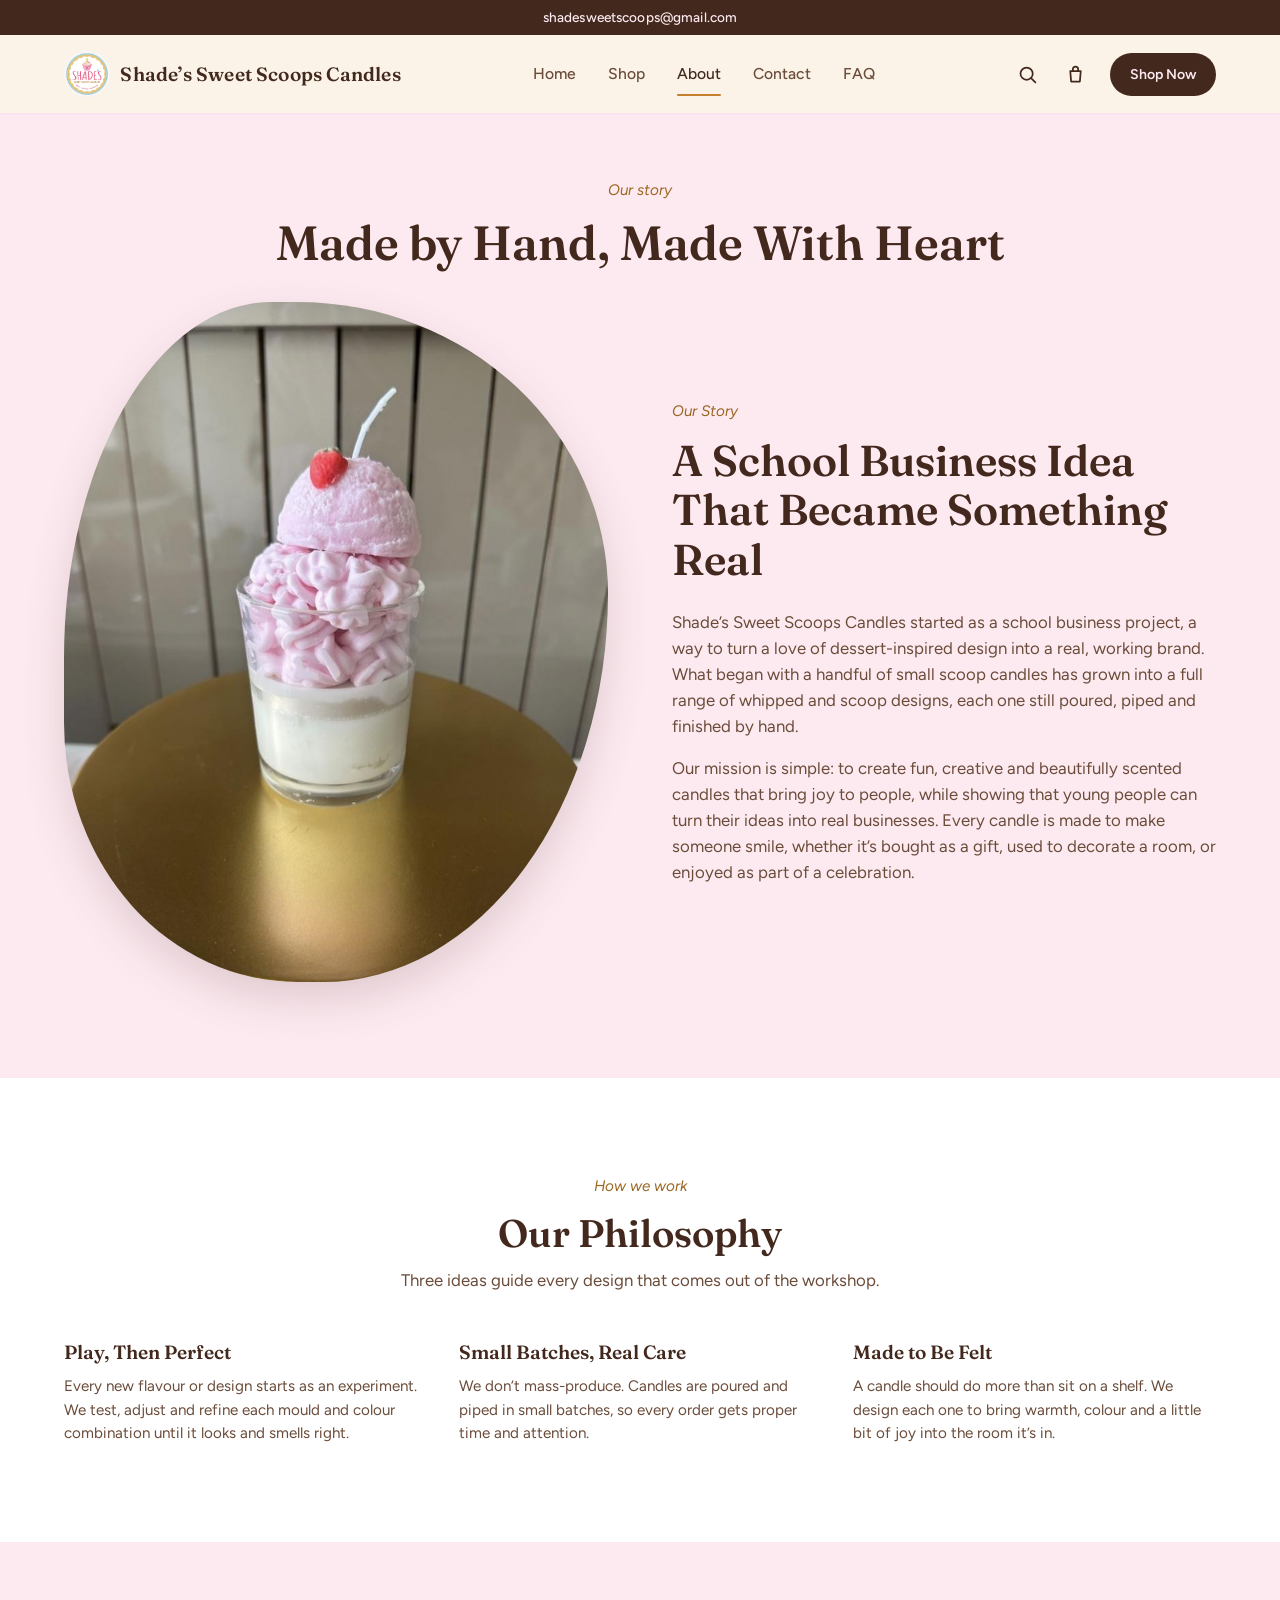
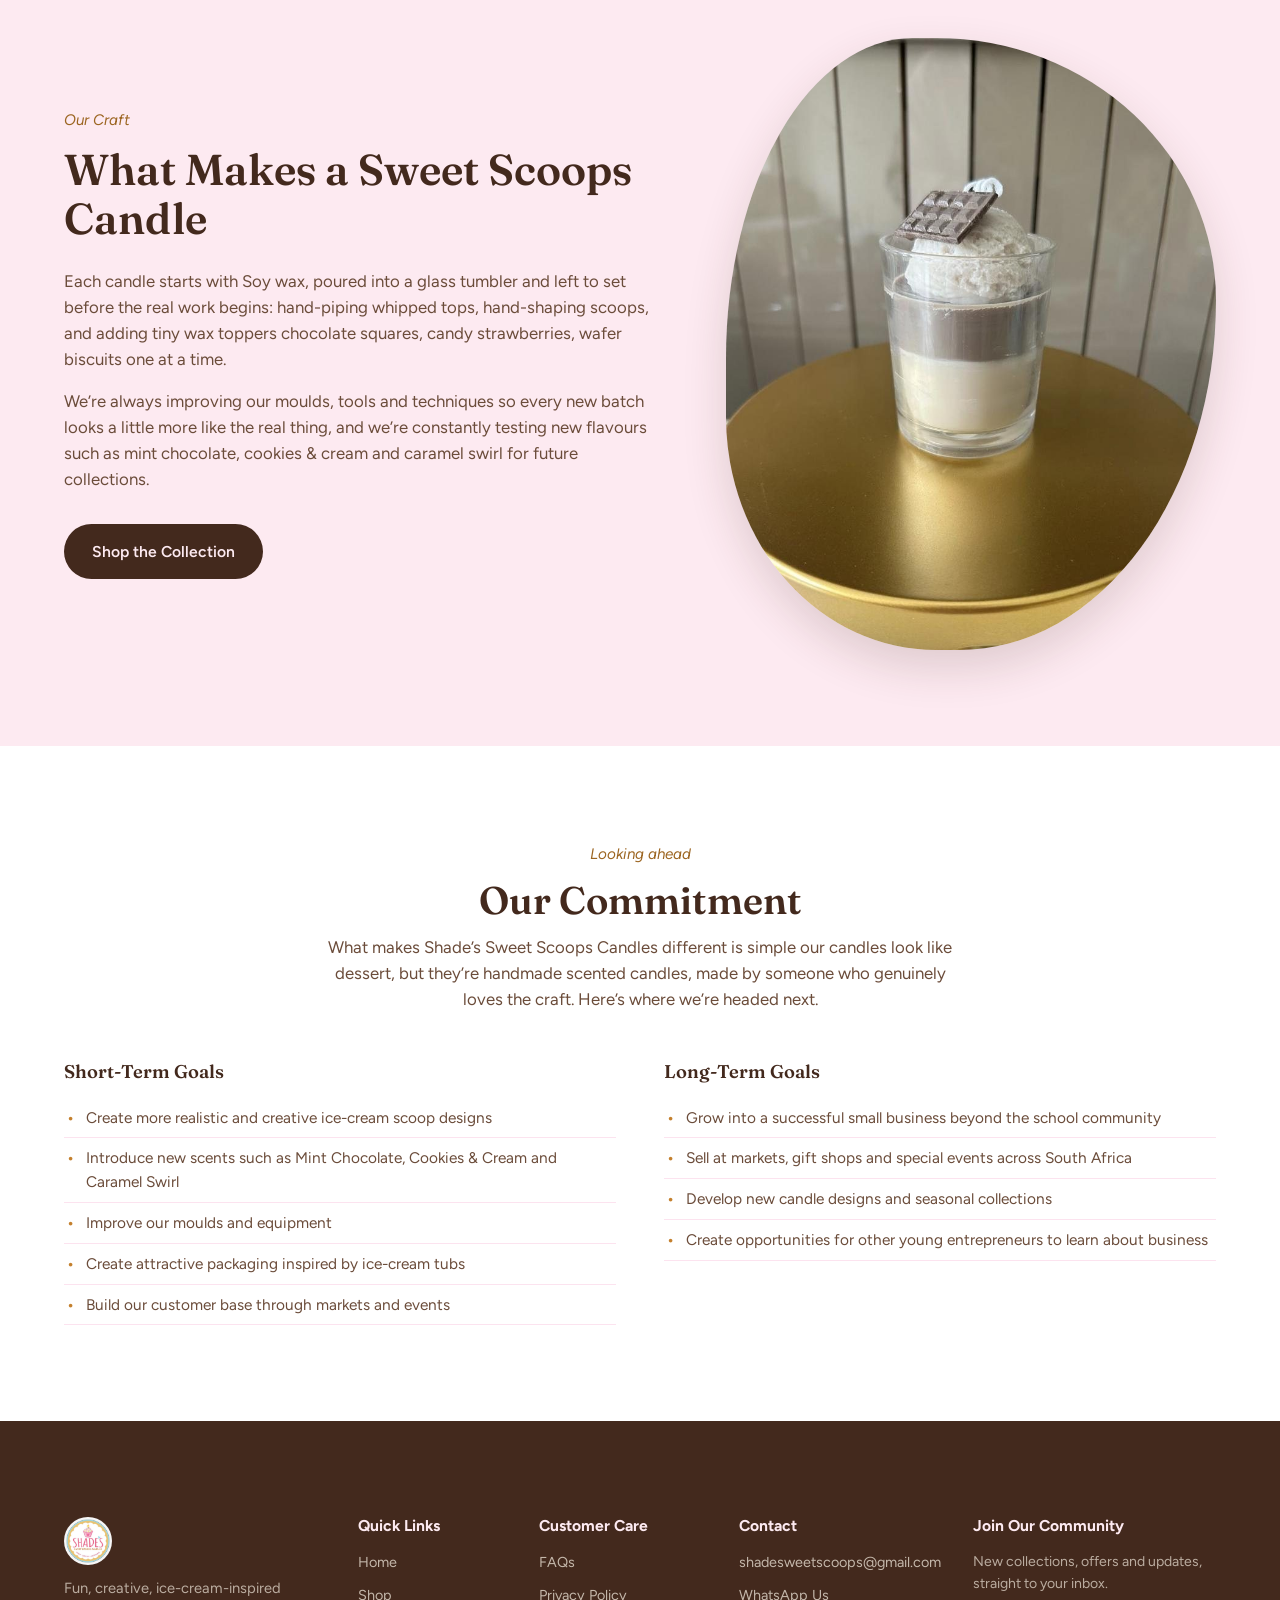
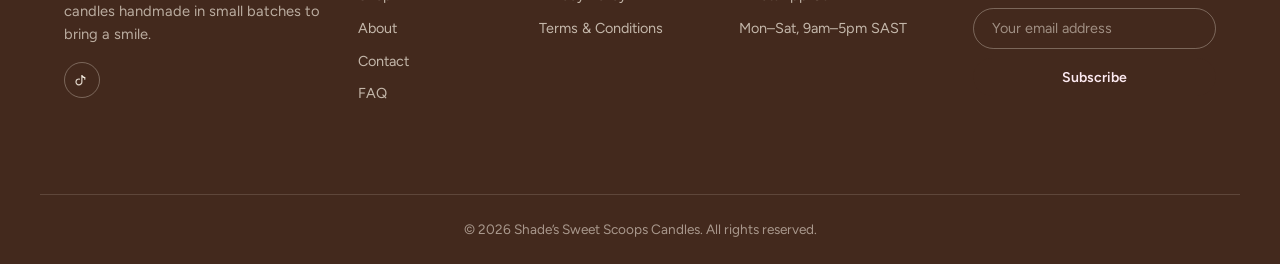
==== commit d898ce1f: "Add files via upload" ====
--- a/about.html
+++ b/about.html
@@ -3,19 +3,19 @@
 <head>
 <meta charset="UTF-8">
 <meta name="viewport" content="width=device-width, initial-scale=1.0">
-<title>About — Shade's Sweet Scoops Candles</title>
-<meta name="description" content="The story behind Shade's Sweet Scoops Candles — a young South African candle brand handcrafting ice-cream-inspired candles in small batches.">
+<title>About Shade's Sweet Scoops Candles</title>
+<meta name="description" content="The story behind Shade's Sweet Scoops Candles, a young South African candle brand handcrafting ice-cream-inspired candles in small batches.">
 <link rel="canonical" href="https://sweetscoopcandles.co.za/about.html" id="canonicalLink">
 <meta property="og:type" content="website">
 <meta property="og:site_name" content="Shade's Sweet Scoops Candles">
-<meta property="og:title" content="About — Shade's Sweet Scoops Candles" id="ogTitle">
-<meta property="og:description" content="The story behind Shade's Sweet Scoops Candles — a young South African candle brand handcrafting ice-cream-inspired candles in small batches." id="ogDescription">
+<meta property="og:title" content="About Shade's Sweet Scoops Candles" id="ogTitle">
+<meta property="og:description" content="The story behind Shade's Sweet Scoops Candles, a young South African candle brand handcrafting ice-cream-inspired candles in small batches." id="ogDescription">
 <meta property="og:image" content="https://sweetscoopcandles.co.za/images/lifestyle/hero-whipped-scoop.jpg" id="ogImage">
 <meta property="og:url" content="https://sweetscoopcandles.co.za/about.html" id="ogUrl">
 <meta property="og:locale" content="en_ZA">
 <meta name="twitter:card" content="summary_large_image">
-<meta name="twitter:title" content="About — Shade's Sweet Scoops Candles" id="twitterTitle">
-<meta name="twitter:description" content="The story behind Shade's Sweet Scoops Candles — a young South African candle brand handcrafting ice-cream-inspired candles in small batches." id="twitterDescription">
+<meta name="twitter:title" content="About Shade's Sweet Scoops Candles" id="twitterTitle">
+<meta name="twitter:description" content="The story behind Shade's Sweet Scoops Candles, a young South African candle brand handcrafting ice-cream-inspired candles in small batches." id="twitterDescription">
 <meta name="twitter:image" content="https://sweetscoopcandles.co.za/images/lifestyle/hero-whipped-scoop.jpg" id="twitterImage">
 <link rel="icon" href="images/logo.jpg">
 <link rel="stylesheet" href="css/style.css">
@@ -35,7 +35,7 @@
   <div class="container header-inner">
     <a href="index.html" class="brand">
       <img src="images/logo.jpg" alt="Shade's Sweet Scoops Candles logo" class="brand-logo" width="46" height="46">
-      <span class="brand-name">Shade&rsquo;s Sweet Scoops</span>
+      <span class="brand-name">Shade&rsquo;s Sweet Scoops Candles</span>
     </a>
     <nav class="main-nav" aria-label="Primary">
       <a href="index.html" class="nav-link" data-nav="home">Home</a>
@@ -93,7 +93,7 @@
       <div>
         <span class="eyebrow">Our Story</span>
         <h2 style="font-size:clamp(1.9rem,3.4vw,2.7rem);margin-bottom:var(--sp-4);">A School Business Idea That Became Something Real</h2>
-        <p style="color:var(--choc-soft);margin-bottom:var(--sp-3);font-size:1.05rem;">Shade&rsquo;s Sweet Scoops Candles started as a school business project — a way to turn a love of dessert-inspired design into a real, working brand. What began with a handful of small scoop candles has grown into a full range of whipped and scoop designs, each one still poured, piped and finished by hand.</p>
+        <p style="color:var(--choc-soft);margin-bottom:var(--sp-3);font-size:1.05rem;">Shade&rsquo;s Sweet Scoops Candles started as a school business project, a way to turn a love of dessert-inspired design into a real, working brand. What began with a handful of small scoop candles has grown into a full range of whipped and scoop designs, each one still poured, piped and finished by hand.</p>
         <p style="color:var(--choc-soft);font-size:1.05rem;">Our mission is simple: to create fun, creative and beautifully scented candles that bring joy to people, while showing that young people can turn their ideas into real businesses. Every candle is made to make someone smile, whether it&rsquo;s bought as a gift, used to decorate a room, or enjoyed as part of a celebration.</p>
       </div>
     </div>
@@ -131,7 +131,7 @@
       <div class="editorial-copy">
         <span class="eyebrow">Our Craft</span>
         <h2>What Makes a Sweet Scoops Candle</h2>
-        <p>Each candle starts with a soy wax, poured into a glass tumbler and left to set before the real work begins: hand-piping whipped tops, hand-shaping scoops, and adding tiny wax toppers  chocolate squares, candy strawberries, wafer biscuits one at a time.</p>
+        <p>Each candle starts with Soy wax, poured into a glass tumbler and left to set before the real work begins: hand-piping whipped tops, hand-shaping scoops, and adding tiny wax toppers  chocolate squares, candy strawberries, wafer biscuits one at a time.</p>
         <p>We&rsquo;re always improving our moulds, tools and techniques so every new batch looks a little more like the real thing, and we&rsquo;re constantly testing new flavours such as mint chocolate, cookies &amp; cream and caramel swirl for future collections.</p>
         <a href="shop.html" class="btn btn-primary">Shop the Collection</a>
       </div>
@@ -143,7 +143,7 @@
       <div class="section-head centered">
         <span class="eyebrow">Looking ahead</span>
         <h2>Our Commitment</h2>
-        <p>What makes Shade&rsquo;s Sweet Scoops different is simple our candles look like dessert, but they&rsquo;re handmade scented candles, made by someone who genuinely loves the craft. Here&rsquo;s where we&rsquo;re headed next.</p>
+        <p>What makes Shade&rsquo;s Sweet Scoops Candles different is simple our candles look like dessert, but they&rsquo;re handmade scented candles, made by someone who genuinely loves the craft. Here&rsquo;s where we&rsquo;re headed next.</p>
       </div>
       <div class="goals-columns">
         <div>
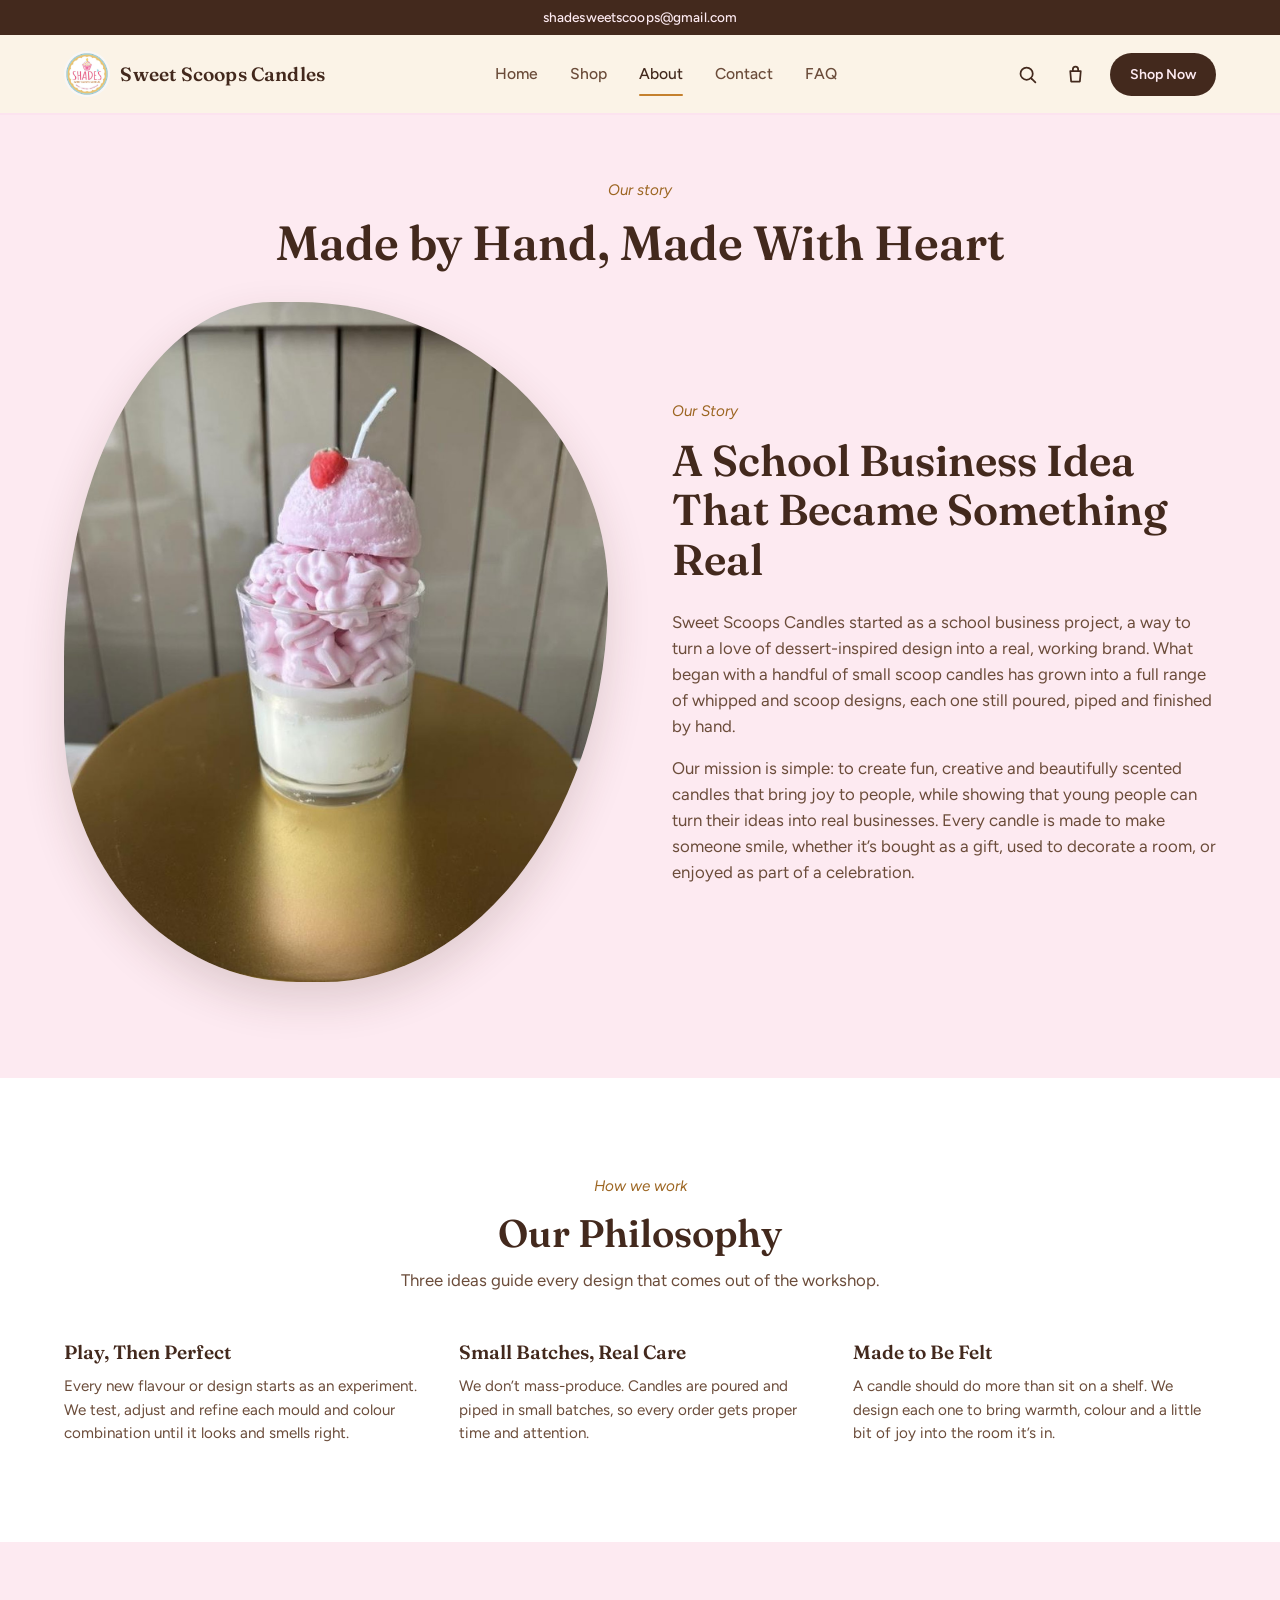
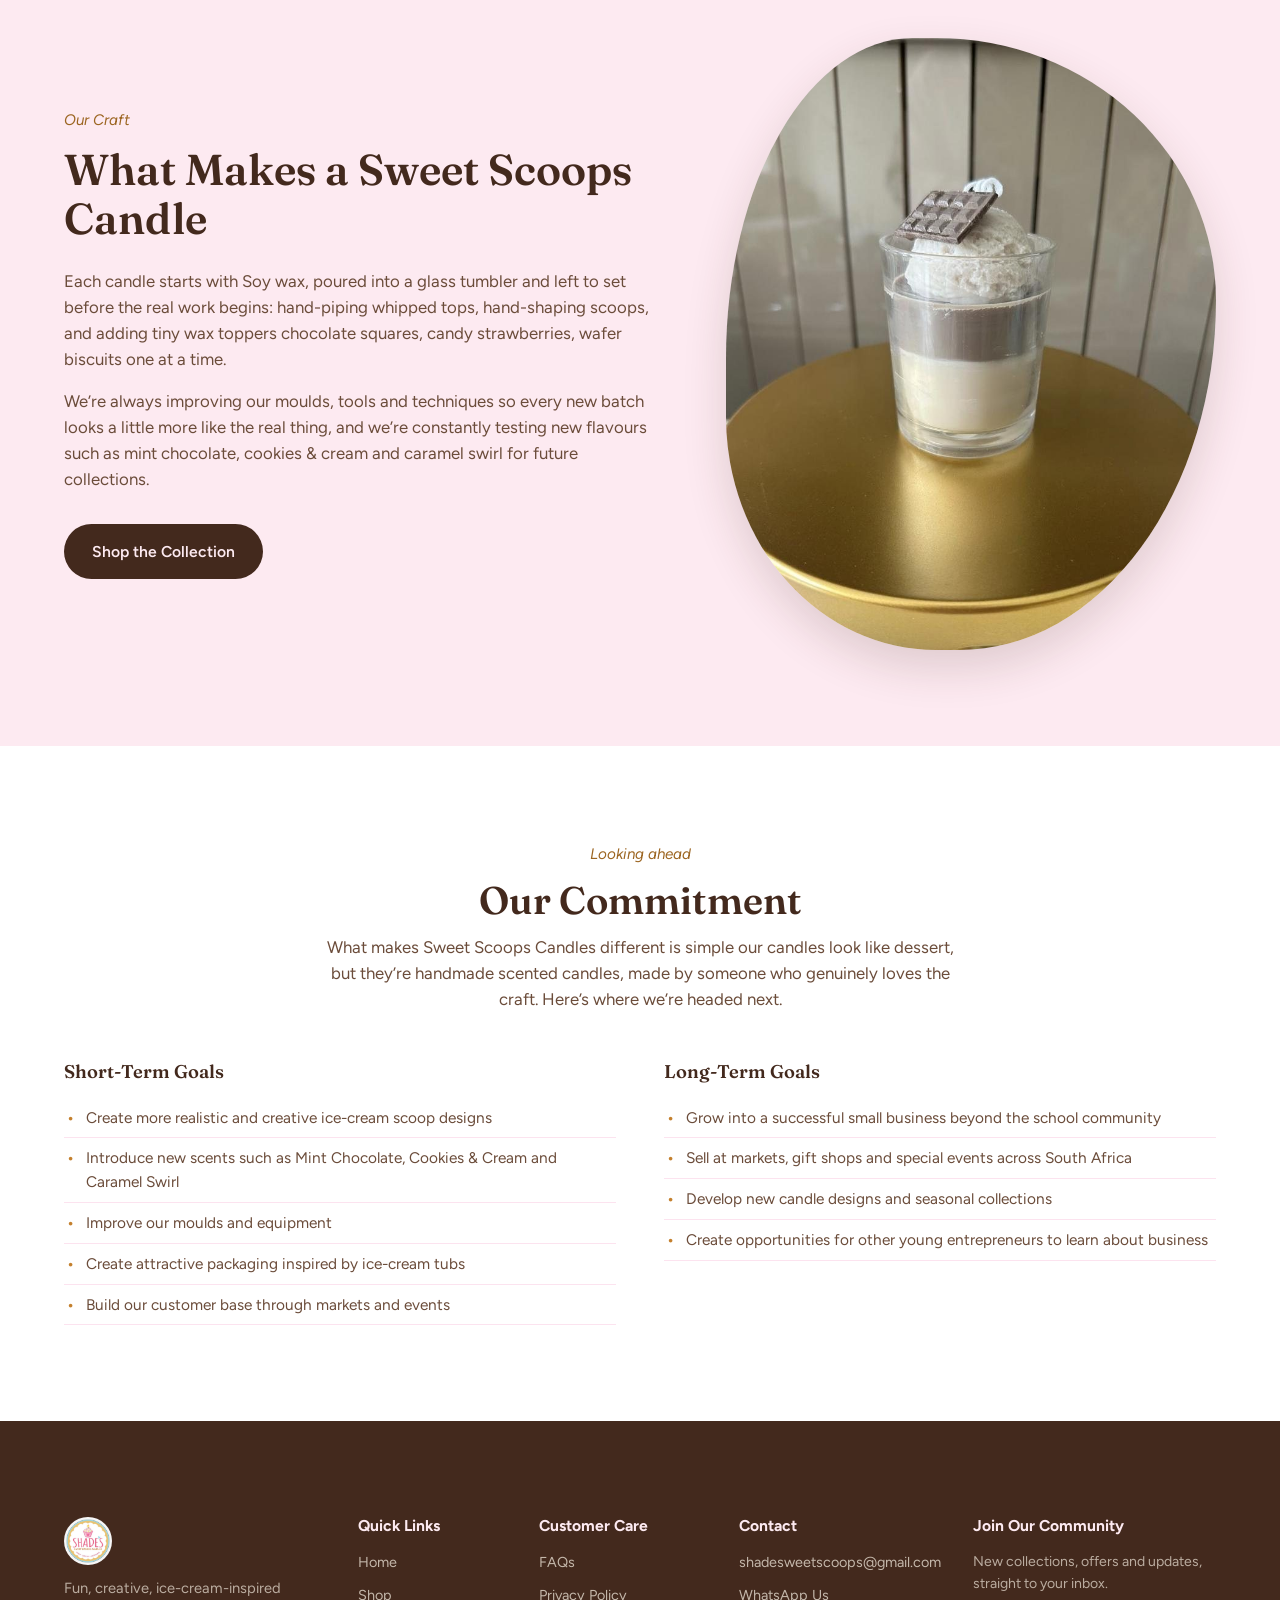
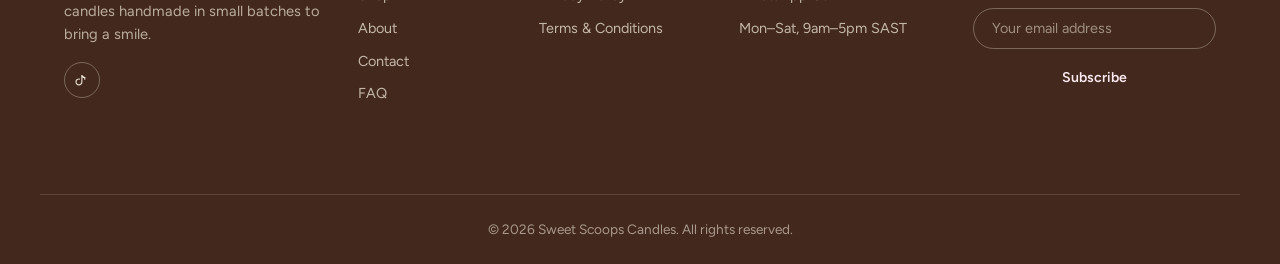
==== commit 8125bcd9: "Add files via upload" ====
--- a/about.html
+++ b/about.html
@@ -3,19 +3,19 @@
 <head>
 <meta charset="UTF-8">
 <meta name="viewport" content="width=device-width, initial-scale=1.0">
-<title>About Shade's Sweet Scoops Candles</title>
-<meta name="description" content="The story behind Shade's Sweet Scoops Candles, a young South African candle brand handcrafting ice-cream-inspired candles in small batches.">
+<title>About Sweet Scoops Candles</title>
+<meta name="description" content="The story behind Sweet Scoops Candles, a young South African candle brand handcrafting ice-cream-inspired candles in small batches.">
 <link rel="canonical" href="https://sweetscoopcandles.co.za/about.html" id="canonicalLink">
 <meta property="og:type" content="website">
-<meta property="og:site_name" content="Shade's Sweet Scoops Candles">
-<meta property="og:title" content="About Shade's Sweet Scoops Candles" id="ogTitle">
-<meta property="og:description" content="The story behind Shade's Sweet Scoops Candles, a young South African candle brand handcrafting ice-cream-inspired candles in small batches." id="ogDescription">
+<meta property="og:site_name" content="Sweet Scoops Candles">
+<meta property="og:title" content="About Sweet Scoops Candles" id="ogTitle">
+<meta property="og:description" content="The story behind Sweet Scoops Candles, a young South African candle brand handcrafting ice-cream-inspired candles in small batches." id="ogDescription">
 <meta property="og:image" content="https://sweetscoopcandles.co.za/images/lifestyle/hero-whipped-scoop.jpg" id="ogImage">
 <meta property="og:url" content="https://sweetscoopcandles.co.za/about.html" id="ogUrl">
 <meta property="og:locale" content="en_ZA">
 <meta name="twitter:card" content="summary_large_image">
-<meta name="twitter:title" content="About Shade's Sweet Scoops Candles" id="twitterTitle">
-<meta name="twitter:description" content="The story behind Shade's Sweet Scoops Candles, a young South African candle brand handcrafting ice-cream-inspired candles in small batches." id="twitterDescription">
+<meta name="twitter:title" content="About Sweet Scoops Candles" id="twitterTitle">
+<meta name="twitter:description" content="The story behind Sweet Scoops Candles, a young South African candle brand handcrafting ice-cream-inspired candles in small batches." id="twitterDescription">
 <meta name="twitter:image" content="https://sweetscoopcandles.co.za/images/lifestyle/hero-whipped-scoop.jpg" id="twitterImage">
 <link rel="icon" href="images/logo.jpg">
 <link rel="stylesheet" href="css/style.css">
@@ -34,8 +34,8 @@
   </div>
   <div class="container header-inner">
     <a href="index.html" class="brand">
-      <img src="images/logo.jpg" alt="Shade's Sweet Scoops Candles logo" class="brand-logo" width="46" height="46">
-      <span class="brand-name">Shade&rsquo;s Sweet Scoops Candles</span>
+      <img src="images/logo.jpg" alt="Sweet Scoops Candles logo" class="brand-logo" width="46" height="46">
+      <span class="brand-name">Sweet Scoops Candles</span>
     </a>
     <nav class="main-nav" aria-label="Primary">
       <a href="index.html" class="nav-link" data-nav="home">Home</a>
@@ -93,7 +93,7 @@
       <div>
         <span class="eyebrow">Our Story</span>
         <h2 style="font-size:clamp(1.9rem,3.4vw,2.7rem);margin-bottom:var(--sp-4);">A School Business Idea That Became Something Real</h2>
-        <p style="color:var(--choc-soft);margin-bottom:var(--sp-3);font-size:1.05rem;">Shade&rsquo;s Sweet Scoops Candles started as a school business project, a way to turn a love of dessert-inspired design into a real, working brand. What began with a handful of small scoop candles has grown into a full range of whipped and scoop designs, each one still poured, piped and finished by hand.</p>
+        <p style="color:var(--choc-soft);margin-bottom:var(--sp-3);font-size:1.05rem;">Sweet Scoops Candles started as a school business project, a way to turn a love of dessert-inspired design into a real, working brand. What began with a handful of small scoop candles has grown into a full range of whipped and scoop designs, each one still poured, piped and finished by hand.</p>
         <p style="color:var(--choc-soft);font-size:1.05rem;">Our mission is simple: to create fun, creative and beautifully scented candles that bring joy to people, while showing that young people can turn their ideas into real businesses. Every candle is made to make someone smile, whether it&rsquo;s bought as a gift, used to decorate a room, or enjoyed as part of a celebration.</p>
       </div>
     </div>
@@ -143,7 +143,7 @@
       <div class="section-head centered">
         <span class="eyebrow">Looking ahead</span>
         <h2>Our Commitment</h2>
-        <p>What makes Shade&rsquo;s Sweet Scoops Candles different is simple our candles look like dessert, but they&rsquo;re handmade scented candles, made by someone who genuinely loves the craft. Here&rsquo;s where we&rsquo;re headed next.</p>
+        <p>What makes Sweet Scoops Candles different is simple our candles look like dessert, but they&rsquo;re handmade scented candles, made by someone who genuinely loves the craft. Here&rsquo;s where we&rsquo;re headed next.</p>
       </div>
       <div class="goals-columns">
         <div>
@@ -174,7 +174,7 @@
 <footer class="site-footer">
   <div class="container footer-grid">
     <div class="footer-brand">
-      <img src="images/logo.jpg" alt="Shade's Sweet Scoops Candles logo" class="footer-logo" width="48" height="48">
+      <img src="images/logo.jpg" alt="Sweet Scoops Candles logo" class="footer-logo" width="48" height="48">
       <p>Fun, creative, ice-cream-inspired candles handmade in small batches to bring a smile.</p>
       <div class="social-links">
         <a href="#" aria-label="TikTok" data-tiktok-link>
@@ -213,7 +213,7 @@
     </div>
   </div>
   <div class="footer-bottom container">
-    <p>&copy; <span id="footerYear">2026</span> Shade&rsquo;s Sweet Scoops Candles. All rights reserved.</p>
+    <p>&copy; <span id="footerYear">2026</span> Sweet Scoops Candles. All rights reserved.</p>
   </div>
 </footer>
 
--- a/css/style.css
+++ b/css/style.css
@@ -1,5 +1,5 @@
 /* =================================================================
-   Shade's Sweet Scoops Candles — Stylesheet
+   Sweet Scoops Candles — Stylesheet
    Type: Fraunces (display/headings) + Figtree (body/UI)
    ================================================================= */
 
